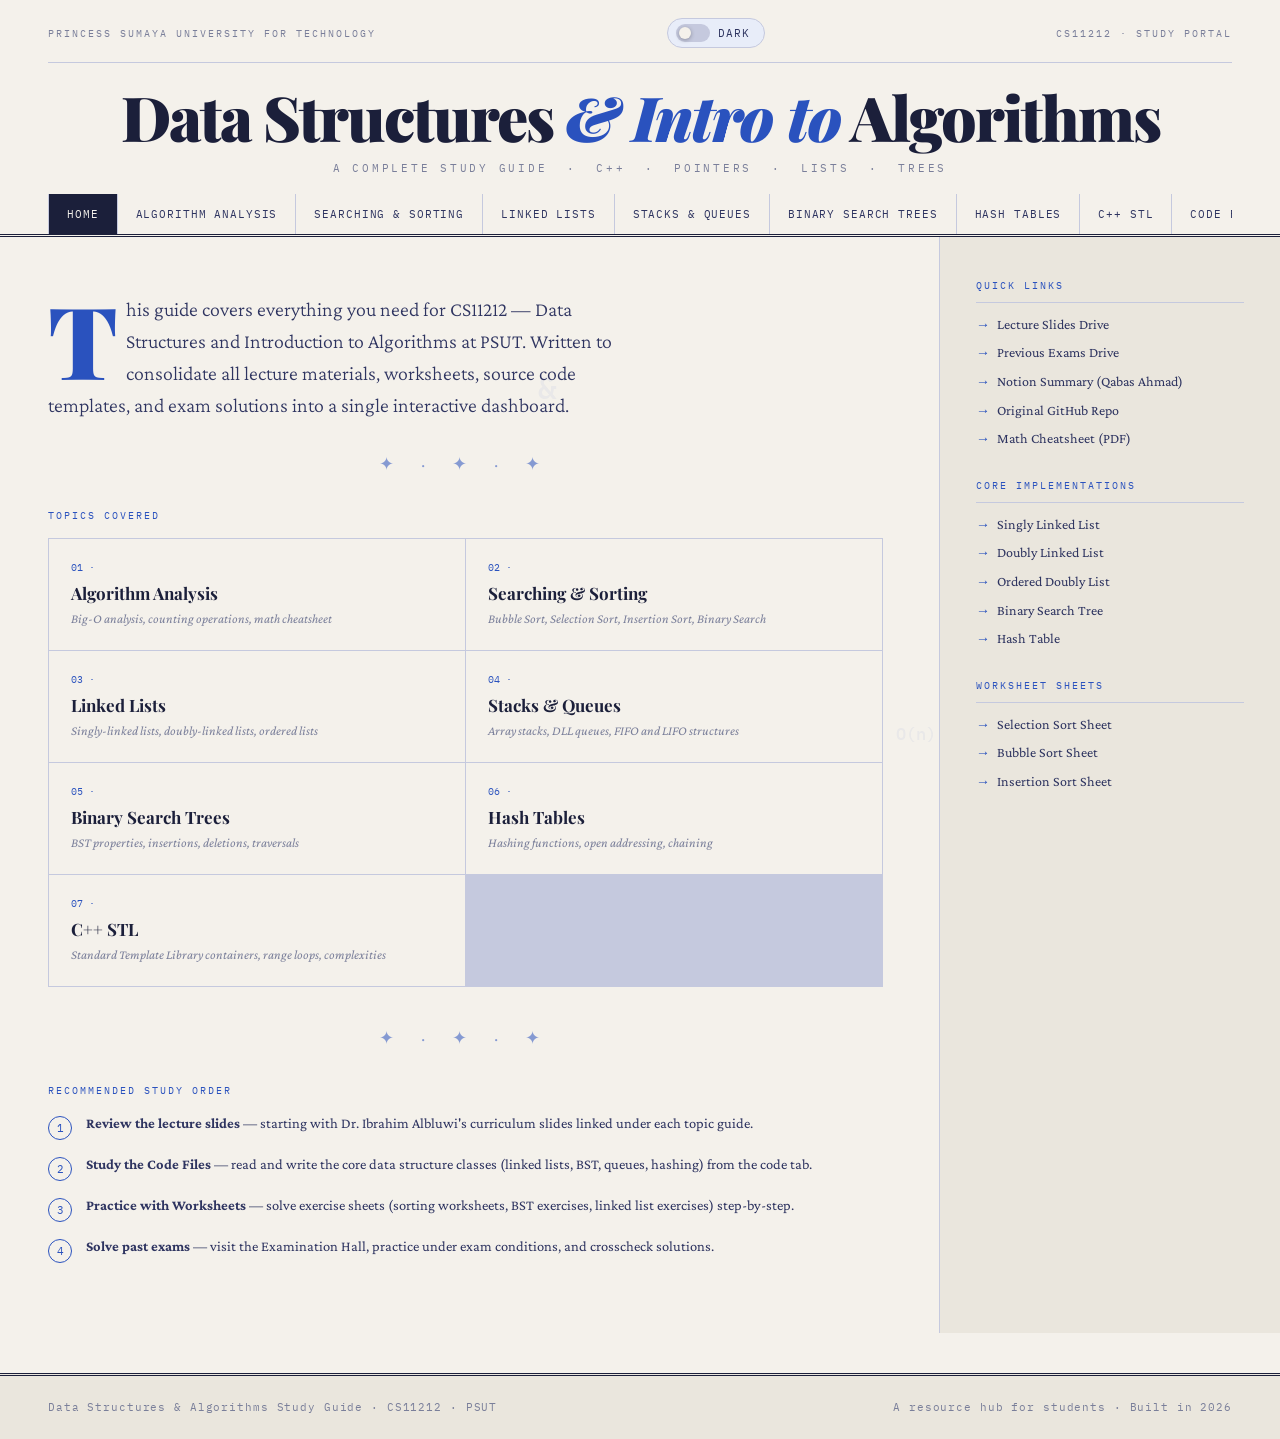
==== index.html @ 134d810e "Add interactive study guide and exercises web pages (CS11212)" ====
<!DOCTYPE html>
<html lang="en">

<head>
  <meta charset="UTF-8" />
  <meta name="viewport" content="width=device-width, initial-scale=1.0" />
  <title>Data Structures & Algorithms — CS11212</title>
  <meta name="description" content="A comprehensive interactive study guide and resource hub for PSUT's Data Structures and Introduction to Algorithms course." />
  <link
    href="https://fonts.googleapis.com/css2?family=Playfair+Display:ital,wght@0,700;0,900;1,700&family=Crimson+Pro:ital,wght@0,300;0,400;0,600;1,300;1,400&family=IBM+Plex+Mono:wght@400;500&display=swap"
    rel="stylesheet" />
  <style>
    /* ── LIGHT THEME (parchment cream + royal blue) ── */
    :root {
      --paper: #f4f1eb;
      --paper2: #eae6dd;
      --ink: #1b1f3a;
      --ink2: #2e3460;
      --muted: #7a7f9a;
      --rust: #2a52be;
      --rust-light: #b4c4f0;
      --rust-pale: #e8edf9;
      --border: #c5c9de;
      --code-bg: #0d1117;
      --code-text: #c9d1d9;
      --code-ln: #484f58;
      --code-kw: #ff7b72;
      --code-st: #a5d6a7;
      --code-nu: #ffa657;
      --code-fn: #79c0ff;
      --code-cm: #8b949e;
      --code-pp: #d2a8ff;
    }

    /* ── DARK THEME (deep navy + electric cyan) ── */
    html.dark {
      --paper: #0d1b2a;
      --paper2: #112240;
      --ink: #ccd6f6;
      --ink2: #a8b2d8;
      --muted: #637aad;
      --rust: #64ffda;
      --rust-light: #1d3d5c;
      --rust-pale: #0a192f;
      --border: #1e3a5f;
      --code-bg: #060f1a;
      --code-text: #ccd6f6;
      --code-ln: #334166;
      --code-kw: #ff79c6;
      --code-st: #50fa7b;
      --code-nu: #ffb86c;
      --code-fn: #64dfdf;
      --code-cm: #6272a4;
      --code-pp: #bd93f9;
    }

    *,
    *::before,
    *::after {
      box-sizing: border-box;
      margin: 0;
      padding: 0;
      transition: background-color 0.35s ease, color 0.35s ease, border-color 0.35s ease;
    }

    html {
      scroll-behavior: smooth;
    }

    body {
      background: var(--paper);
      color: var(--ink);
      font-family: 'Crimson Pro', Georgia, serif;
      font-size: 17px;
      line-height: 1.7;
      min-height: 100vh;
      position: relative;
    }

    body::before {
      content: "";
      position: fixed;
      top: 0;
      left: 0;
      width: 100%;
      height: 100%;
      background-image: url("https://www.transparenttextures.com/patterns/p6.png");
      opacity: 0.15;
      pointer-events: none;
      z-index: 2000;
    }

    .bg-symbols {
      position: fixed;
      top: 0;
      left: 0;
      width: 100%;
      height: 100%;
      z-index: -1;
      pointer-events: none;
      overflow: hidden;
    }

    .bg-sym {
      position: absolute;
      color: var(--rust);
      font-family: 'IBM Plex Mono', monospace;
      font-weight: 500;
      opacity: 0.05;
      user-select: none;
      animation: floatAround 60s linear infinite;
    }

    @keyframes floatAround {
      0% {
        transform: translate(0, 0) rotate(0deg);
      }
      25% {
        transform: translate(50px, 100px) rotate(90deg);
      }
      50% {
        transform: translate(100px, 50px) rotate(180deg);
      }
      75% {
        transform: translate(50px, -50px) rotate(270deg);
      }
      100% {
        transform: translate(0, 0) rotate(360deg);
      }
    }

    .masthead {
      border-bottom: 3px double var(--ink);
      padding: 0 48px;
      background: var(--paper);
    }

    .masthead-top {
      display: flex;
      align-items: center;
      justify-content: space-between;
      padding: 18px 0 14px;
      border-bottom: 1px solid var(--border);
    }

    .masthead-kicker,
    .masthead-issue {
      font-family: 'IBM Plex Mono', monospace;
      font-size: 10px;
      letter-spacing: 0.2em;
      text-transform: uppercase;
      color: var(--muted);
    }

    .masthead-title {
      text-align: center;
      padding: 20px 0 16px;
    }

    .masthead-title h1 {
      font-family: 'Playfair Display', Georgia, serif;
      font-size: clamp(32px, 5.5vw, 62px);
      font-weight: 900;
      letter-spacing: -2px;
      line-height: 1.1;
      color: var(--ink);
    }

    .masthead-title h1 em {
      font-style: italic;
      color: var(--rust);
    }

    .masthead-title .subtitle {
      font-family: 'IBM Plex Mono', monospace;
      font-size: 11px;
      letter-spacing: 0.25em;
      text-transform: uppercase;
      color: var(--muted);
      margin-top: 8px;
    }

    .nav-strip {
      display: flex;
      overflow-x: auto;
      scrollbar-width: none;
    }

    .nav-strip::-webkit-scrollbar {
      display: none;
    }

    .nav-btn {
      font-family: 'IBM Plex Mono', monospace;
      font-size: 11px;
      letter-spacing: 0.08em;
      text-transform: uppercase;
      color: var(--ink2);
      padding: 13px 18px;
      border: none;
      background: none;
      cursor: pointer;
      border-right: 1px solid var(--border);
      white-space: nowrap;
      transition: all 0.2s;
      flex-shrink: 0;
      position: relative;
    }

    .nav-btn:first-child {
      border-left: 1px solid var(--border);
    }

    .nav-btn:hover {
      background: var(--rust-pale);
      color: var(--rust);
    }

    .nav-btn.active {
      background: var(--ink);
      color: var(--paper);
    }

    .page {
      display: none;
      animation: pgIn 0.4s cubic-bezier(0.16, 1, 0.3, 1);
    }

    .page.active {
      display: block;
    }

    @keyframes pgIn {
      from {
        opacity: 0;
        transform: translateY(8px)
      }
      to {
        opacity: 1;
        transform: translateY(0)
      }
    }

    @keyframes entryUp {
      from {
        opacity: 0;
        transform: translateY(12px)
      }
      to {
        opacity: 1;
        transform: translateY(0)
      }
    }

    /* HOME */
    .home-grid {
      display: grid;
      grid-template-columns: 1fr 340px;
      min-height: calc(100vh - 190px);
    }

    .home-main {
      padding: 56px 56px 56px 48px;
      border-right: 1px solid var(--border);
    }

    .home-side {
      padding: 40px 36px;
      background: var(--paper2);
    }

    .home-lede {
      font-size: 20px;
      line-height: 1.6;
      font-weight: 300;
      margin-bottom: 28px;
      color: var(--ink2);
      max-width: 600px;
    }

    .home-lede::first-letter {
      font-family: 'Playfair Display', serif;
      font-size: 5em;
      font-weight: 900;
      float: left;
      line-height: 0.72;
      margin-right: 8px;
      margin-top: 10px;
      color: var(--rust);
    }

    .ornament {
      text-align: center;
      color: var(--rust);
      font-size: 18px;
      letter-spacing: 12px;
      margin: 28px 0;
      opacity: 0.55;
    }

    .section-tag {
      font-family: 'IBM Plex Mono', monospace;
      font-size: 10px;
      letter-spacing: 0.2em;
      text-transform: uppercase;
      color: var(--rust);
      margin-bottom: 14px;
    }

    .topic-grid {
      display: grid;
      grid-template-columns: 1fr 1fr;
      gap: 1px;
      background: var(--border);
      border: 1px solid var(--border);
      margin-bottom: 36px;
    }

    .topic-cell {
      background: var(--paper);
      padding: 20px 22px;
      cursor: pointer;
      transition: all 0.3s cubic-bezier(0.25, 0.46, 0.45, 0.94);
      opacity: 0;
    }

    .page.active .topic-cell {
      animation: entryUp 0.6s ease both;
    }

    .topic-cell:hover {
      background: var(--paper2);
      transform: translateY(-4px);
      box-shadow: 0 8px 24px rgba(0, 0, 0, 0.05);
      border-color: var(--rust);
      z-index: 2;
    }

    .topic-cell:nth-child(1) { animation-delay: 0.05s; }
    .topic-cell:nth-child(2) { animation-delay: 0.1s; }
    .topic-cell:nth-child(3) { animation-delay: 0.15s; }
    .topic-cell:nth-child(4) { animation-delay: 0.2s; }
    .topic-cell:nth-child(5) { animation-delay: 0.25s; }
    .topic-cell:nth-child(6) { animation-delay: 0.3s; }
    .topic-cell:nth-child(7) { animation-delay: 0.35s; }

    .t-num {
      font-family: 'IBM Plex Mono', monospace;
      font-size: 10px;
      color: var(--rust);
      margin-bottom: 3px;
    }

    .t-name {
      font-family: 'Playfair Display', serif;
      font-size: 17px;
      font-weight: 700;
    }

    .t-desc {
      font-size: 13px;
      color: var(--muted);
      font-style: italic;
    }

    .how-step {
      display: flex;
      gap: 14px;
      margin-bottom: 14px;
      font-size: 14.5px;
      color: var(--ink2);
      line-height: 1.5;
    }

    .sc {
      width: 24px;
      height: 24px;
      border-radius: 50%;
      border: 1.5px solid var(--rust);
      color: var(--rust);
      font-family: 'IBM Plex Mono', monospace;
      font-size: 11px;
      display: flex;
      align-items: center;
      justify-content: center;
      flex-shrink: 0;
      margin-top: 3px;
    }

    .s-label {
      font-family: 'IBM Plex Mono', monospace;
      font-size: 10px;
      letter-spacing: 0.2em;
      text-transform: uppercase;
      color: var(--rust);
      padding-bottom: 8px;
      border-bottom: 1px solid var(--border);
      margin-bottom: 12px;
    }

    .s-links {
      list-style: none;
    }

    .s-links li {
      margin-bottom: 9px;
    }

    .s-links a {
      color: var(--ink2);
      text-decoration: none;
      font-size: 14px;
      display: flex;
      align-items: flex-start;
      gap: 7px;
      line-height: 1.4;
      transition: color 0.15s;
    }

    .s-links a:hover {
      color: var(--rust);
    }

    .s-links a::before {
      content: '→';
      color: var(--rust);
      flex-shrink: 0;
    }

    .s-sec {
      margin-bottom: 28px;
    }

    /* INNER */
    .inner {
      max-width: 1100px;
      margin: 0 auto;
      padding: 52px 48px;
    }

    .pg-head {
      margin-bottom: 36px;
      padding-bottom: 24px;
      border-bottom: 2px solid var(--ink);
      display: flex;
      align-items: flex-end;
      justify-content: space-between;
      gap: 20px;
    }

    .pg-cat {
      font-family: 'IBM Plex Mono', monospace;
      font-size: 10px;
      letter-spacing: 0.2em;
      text-transform: uppercase;
      color: var(--rust);
      margin-bottom: 8px;
    }

    .pg-title {
      font-family: 'Playfair Display', serif;
      font-size: clamp(26px, 4vw, 46px);
      font-weight: 900;
      letter-spacing: -1px;
      line-height: 1.05;
    }

    .pg-by {
      font-style: italic;
      color: var(--muted);
      font-size: 15px;
      margin-top: 5px;
    }

    .pg-icon {
      font-size: 52px;
      opacity: 0.75;
      flex-shrink: 0;
    }

    .two-col {
      display: grid;
      grid-template-columns: 1fr 280px;
      gap: 44px;
    }

    .study-step {
      display: grid;
      grid-template-columns: 32px 1fr;
      gap: 16px;
      margin-bottom: 22px;
      padding-bottom: 22px;
      border-bottom: 1px solid var(--border);
    }

    .study-step:last-child {
      border-bottom: none;
    }

    .sn {
      font-family: 'Playfair Display', serif;
      font-size: 26px;
      font-weight: 900;
      color: var(--rust);
      line-height: 1;
      padding-top: 3px;
    }

    .st-title {
      font-family: 'Crimson Pro', serif;
      font-size: 17px;
      font-weight: 600;
      margin-bottom: 7px;
    }

    .st-text {
      font-size: 15px;
      color: var(--ink2);
      margin-bottom: 10px;
    }

    .chips {
      display: flex;
      flex-wrap: wrap;
      gap: 6px;
      margin-top: 8px;
    }

    .chip {
      display: inline-flex;
      align-items: center;
      gap: 4px;
      padding: 4px 11px;
      border: 1px solid var(--border);
      border-radius: 2px;
      font-size: 12px;
      font-family: 'IBM Plex Mono', monospace;
      color: var(--ink2);
      text-decoration: none;
      background: var(--paper);
      transition: all 0.15s;
      cursor: pointer;
    }

    .chip:hover {
      background: var(--rust);
      color: var(--paper);
      border-color: var(--rust);
    }

    .pull {
      border-left: 4px solid var(--rust);
      padding: 12px 18px;
      margin: 20px 0;
      background: var(--rust-pale);
      font-style: italic;
      font-size: 15px;
      color: var(--ink2);
    }

    .pull a {
      color: var(--rust);
    }

    .sbox {
      background: var(--paper2);
      border: 1px solid var(--border);
      padding: 22px;
      margin-bottom: 20px;
    }

    .sbox-title {
      font-family: 'IBM Plex Mono', monospace;
      font-size: 10px;
      letter-spacing: 0.2em;
      text-transform: uppercase;
      color: var(--muted);
      margin-bottom: 12px;
      padding-bottom: 8px;
      border-bottom: 1px solid var(--border);
    }

    .sbox ul {
      list-style: none;
    }

    .sbox ul li {
      margin-bottom: 7px;
      font-size: 13.5px;
    }

    .sbox ul li strong {
      color: var(--rust);
    }

    /* CODE */
    .code-wrap {
      max-width: 1100px;
      margin: 0 auto;
      padding: 48px;
    }

    .file-tabs {
      display: flex;
      gap: 2px;
      flex-wrap: wrap;
      margin-bottom: 0;
    }

    .ftab {
      font-family: 'IBM Plex Mono', monospace;
      font-size: 11px;
      padding: 8px 13px;
      background: var(--paper2);
      border: 1px solid var(--border);
      border-bottom: none;
      cursor: pointer;
      color: var(--muted);
      transition: all 0.15s;
      border-radius: 3px 3px 0 0;
    }

    .ftab:hover {
      color: var(--ink);
    }

    .ftab.active {
      background: var(--code-bg);
      color: #e8c06e;
      border-color: var(--code-bg);
    }

    .editor {
      background: var(--code-bg);
      border: 1px solid #3a3530;
      border-radius: 0 4px 4px 4px;
      overflow: hidden;
    }

    .ebar {
      background: #2a2520;
      padding: 10px 16px;
      display: flex;
      align-items: center;
      justify-content: space-between;
      border-bottom: 1px solid #3a3530;
    }

    .edots {
      display: flex;
      gap: 6px;
    }

    .ed {
      width: 11px;
      height: 11px;
      border-radius: 50%;
    }

    .ed-r { background: #ff5f57; }
    .ed-y { background: #febc2e; }
    .ed-g { background: #28c840; }

    .efname {
      font-family: 'IBM Plex Mono', monospace;
      font-size: 12px;
      color: #8a7f6a;
    }

    .copybtn {
      font-family: 'IBM Plex Mono', monospace;
      font-size: 11px;
      padding: 4px 12px;
      background: transparent;
      border: 1px solid #3a3530;
      color: #8a7f6a;
      cursor: pointer;
      border-radius: 3px;
      transition: all 0.15s;
    }

    .copybtn:hover {
      color: #e8c06e;
      border-color: #e8c06e;
    }

    pre#cv {
      padding: 0;
      overflow-x: auto;
      font-family: 'IBM Plex Mono', monospace;
      font-size: 12.5px;
      line-height: 1.75;
      color: var(--code-text);
      max-height: 580px;
      scrollbar-width: thin;
      scrollbar-color: #3a3530 transparent;
      display: grid;
    }

    .line {
      display: flex;
      min-width: fit-content;
    }

    .line:hover {
      background: rgba(255, 255, 255, 0.03);
    }

    .ln {
      width: 44px;
      text-align: right;
      padding-right: 16px;
      color: var(--code-ln);
      user-select: none;
      border-right: 1px solid #3a3530;
      background: #2a2520;
      flex-shrink: 0;
    }

    .lc {
      padding-left: 16px;
      white-space: pre;
      flex-grow: 1;
    }

    /* SYNTAX HIGHLIGHTING CLASSES */
    .kw { color: var(--code-kw); font-weight: 500; }
    .cm { color: var(--code-cm); font-style: italic; }
    .st { color: var(--code-st); }
    .pp { color: var(--code-pp); }
    .nu { color: var(--code-nu); }
    .fn { color: var(--code-fn); }

    /* QUIZZES */
    .qgrid {
      display: grid;
      grid-template-columns: repeat(auto-fill, minmax(280px, 1fr));
      gap: 1px;
      background: var(--border);
      border: 1px solid var(--border);
      margin-bottom: 36px;
    }

    .qcard {
      background: var(--paper);
      padding: 26px;
      transition: all 0.3s cubic-bezier(0.25, 0.46, 0.45, 0.94);
      opacity: 0;
    }

    .page.active .qcard {
      animation: entryUp 0.6s ease both;
    }

    .qcard:hover {
      background: var(--paper2);
      transform: translateY(-4px);
      box-shadow: 0 8px 24px rgba(0, 0, 0, 0.05);
      z-index: 2;
    }

    .qgrid .qcard:nth-child(1) { animation-delay: 0.03s; }
    .qgrid .qcard:nth-child(2) { animation-delay: 0.06s; }
    .qgrid .qcard:nth-child(3) { animation-delay: 0.09s; }
    .qgrid .qcard:nth-child(4) { animation-delay: 0.12s; }
    .qgrid .qcard:nth-child(5) { animation-delay: 0.15s; }
    .qgrid .qcard:nth-child(6) { animation-delay: 0.18s; }

    .q-num {
      font-family: 'IBM Plex Mono', monospace;
      font-size: 10px;
      color: var(--rust);
      letter-spacing: 0.15em;
      margin-bottom: 5px;
    }

    .q-title {
      font-family: 'Playfair Display', serif;
      font-size: 19px;
      font-weight: 700;
      margin-bottom: 10px;
    }

    .qcard ul {
      list-style: none;
    }

    .qcard ul li {
      margin-bottom: 6px;
    }

    .qcard ul li a {
      font-size: 14px;
      color: var(--ink2);
      text-decoration: none;
      display: inline-flex;
      align-items: center;
      gap: 6px;
      transition: color 0.15s;
    }

    .qcard ul li a:hover {
      color: var(--rust);
    }

    .qcard ul li a::before {
      content: '→';
      color: var(--rust);
    }

    /* LINKS */
    .lcols {
      display: grid;
      grid-template-columns: repeat(3, 1fr);
      gap: 1px;
      background: var(--border);
      border: 1px solid var(--border);
      margin-bottom: 36px;
    }

    .lcol {
      background: var(--paper);
      padding: 26px;
    }

    .lcol-label {
      font-family: 'IBM Plex Mono', monospace;
      font-size: 10px;
      letter-spacing: 0.2em;
      text-transform: uppercase;
      color: var(--rust);
      margin-bottom: 14px;
      padding-bottom: 8px;
      border-bottom: 1px solid var(--border);
    }

    .lcol ul {
      list-style: none;
    }

    .lcol ul li {
      margin-bottom: 9px;
    }

    .lcol ul li a {
      font-size: 14px;
      color: var(--ink2);
      text-decoration: none;
      display: flex;
      align-items: flex-start;
      gap: 6px;
      line-height: 1.4;
      transition: color 0.15s;
    }

    .lcol ul li a:hover {
      color: var(--rust);
    }

    .lcol ul li a::before {
      content: '→';
      color: var(--rust);
      flex-shrink: 0;
    }

    footer {
      border-top: 3px double var(--ink);
      padding: 22px 48px;
      display: flex;
      justify-content: space-between;
      align-items: center;
      background: var(--paper2);
      font-family: 'IBM Plex Mono', monospace;
      font-size: 11px;
      color: var(--muted);
      letter-spacing: 0.08em;
      margin-top: 40px;
    }

    footer a {
      color: var(--rust);
      text-decoration: none;
    }

    /* TRACING TABLE */
    .tracing-table {
      width: 100%;
      border-collapse: collapse;
      margin: 20px 0;
      font-family: 'IBM Plex Mono', monospace;
      font-size: 13.5px;
    }

    .tracing-table th, .tracing-table td {
      border: 1px solid var(--border);
      padding: 10px 12px;
      text-align: left;
    }

    .tracing-table th {
      background: var(--paper2);
      color: var(--ink);
      font-weight: 500;
    }

    /* THEME TOGGLE */
    .theme-toggle {
      display: flex;
      align-items: center;
      gap: 8px;
      background: var(--rust-pale);
      border: 1.5px solid var(--border);
      border-radius: 999px;
      padding: 5px 14px 5px 8px;
      cursor: pointer;
      font-family: 'IBM Plex Mono', monospace;
      font-size: 11px;
      letter-spacing: 0.1em;
      color: var(--ink2);
      white-space: nowrap;
      flex-shrink: 0;
      transition: all 0.25s ease;
    }

    .theme-toggle:hover {
      background: var(--rust);
      color: var(--paper);
      border-color: var(--rust);
    }

    .toggle-track {
      width: 34px;
      height: 18px;
      background: var(--border);
      border-radius: 999px;
      position: relative;
      transition: background 0.3s ease;
      flex-shrink: 0;
    }

    html.dark .toggle-track {
      background: var(--rust);
    }

    .toggle-thumb {
      width: 12px;
      height: 12px;
      background: var(--paper);
      border-radius: 50%;
      position: absolute;
      top: 3px;
      left: 3px;
      transition: transform 0.3s cubic-bezier(0.34, 1.56, 0.64, 1);
      box-shadow: 0 1px 4px rgba(0,0,0,0.3);
    }

    html.dark .toggle-thumb {
      transform: translateX(16px);
    }

    @media(max-width:900px) {
      .masthead {
        padding: 0 20px;
      }
      .home-grid {
        grid-template-columns: 1fr;
      }
      .home-main {
        padding: 36px 22px;
      }
      .home-side {
        border-top: 1px solid var(--border);
        padding: 28px 22px;
      }
      .topic-grid {
        grid-template-columns: 1fr;
      }
      .inner {
        padding: 36px 22px;
      }
      .two-col {
        grid-template-columns: 1fr;
      }
      .code-wrap {
        padding: 28px 22px;
      }
      .lcols {
        grid-template-columns: 1fr;
      }
      footer {
        flex-direction: column;
        gap: 6px;
        text-align: center;
        padding: 18px 22px;
      }
    }
  </style>
</head>

<body onclick="void(0)">

  <!-- Floating particles inside header and background -->
  <div class="bg-symbols">
    <div class="bg-sym" style="top:10%; left:5%; animation-duration:45s;">[ ]</div>
    <div class="bg-sym" style="top:25%; left:85%; animation-duration:70s; font-size:40px;">*</div>
    <div class="bg-sym" style="top:60%; left:15%; animation-duration:55s;">-&gt;</div>
    <div class="bg-sym" style="top:80%; left:70%; animation-duration:80s;">O(n)</div>
    <div class="bg-sym" style="top:40%; left:42%; animation-duration:65s; font-size:32px;">&amp;</div>
    <div class="bg-sym" style="top:15%; left:60%; animation-duration:50s;">head</div>
    <div class="bg-sym" style="top:70%; left:5%; animation-duration:75s;">root</div>
    <div class="bg-sym" style="top:5%; left:45%; animation-duration:60s;">O(1)</div>
  </div>

  <header class="masthead">
    <div class="masthead-top">
      <span class="masthead-kicker">Princess Sumaya University for Technology</span>
      <button class="theme-toggle" id="themeToggle" onclick="toggleTheme()" aria-label="Toggle theme">
        <div class="toggle-track"><div class="toggle-thumb"></div></div>
        <span id="themeLabel">DARK</span>
      </button>
      <span class="masthead-issue">CS11212 · study portal</span>
    </div>
    <div class="masthead-title">
      <h1>Data Structures <em>&amp; Intro to</em> Algorithms</h1>
      <p class="subtitle">A Complete Study Guide &nbsp;·&nbsp; C++ &nbsp;·&nbsp; Pointers &nbsp;·&nbsp; Lists &nbsp;·&nbsp; Trees</p>
    </div>
    <nav>
      <div class="nav-strip">
        <button class="nav-btn active" onclick="nav('home',this)">Home</button>
        <button class="nav-btn" onclick="nav('analysis',this)">Algorithm Analysis</button>
        <button class="nav-btn" onclick="nav('sorting',this)">Searching &amp; Sorting</button>
        <button class="nav-btn" onclick="nav('lists',this)">Linked Lists</button>
        <button class="nav-btn" onclick="nav('stack_queue',this)">Stacks &amp; Queues</button>
        <button class="nav-btn" onclick="nav('bst',this)">Binary Search Trees</button>
        <button class="nav-btn" onclick="nav('hashing',this)">Hash Tables</button>
        <button class="nav-btn" onclick="nav('stl',this)">C++ STL</button>
        <button class="nav-btn" onclick="nav('code',this)">Code Files</button>
        <button class="nav-btn" onclick="nav('quizzes',this)">Examination Hall</button>
        <button class="nav-btn" onclick="nav('links',this)">All Links</button>
      </div>
    </nav>
  </header>

  <!-- HOME PAGE -->
  <div class="page active" id="page-home">
    <div class="home-grid">
      <div class="home-main">
        <p class="home-lede">This guide covers everything you need for CS11212 — Data Structures and Introduction to Algorithms at PSUT. Written to consolidate all lecture materials, worksheets, source code templates, and exam solutions into a single interactive dashboard.</p>
        <div class="ornament">✦ · ✦ · ✦</div>
        <div class="section-tag">Topics Covered</div>
        <div class="topic-grid">
          <div class="topic-cell" onclick="nav('analysis',document.querySelectorAll('.nav-btn')[1])">
            <div class="t-num">01 ·</div>
            <div class="t-name">Algorithm Analysis</div>
            <div class="t-desc">Big-O analysis, counting operations, math cheatsheet</div>
          </div>
          <div class="topic-cell" onclick="nav('sorting',document.querySelectorAll('.nav-btn')[2])">
            <div class="t-num">02 ·</div>
            <div class="t-name">Searching &amp; Sorting</div>
            <div class="t-desc">Bubble Sort, Selection Sort, Insertion Sort, Binary Search</div>
          </div>
          <div class="topic-cell" onclick="nav('lists',document.querySelectorAll('.nav-btn')[3])">
            <div class="t-num">03 ·</div>
            <div class="t-name">Linked Lists</div>
            <div class="t-desc">Singly-linked lists, doubly-linked lists, ordered lists</div>
          </div>
          <div class="topic-cell" onclick="nav('stack_queue',document.querySelectorAll('.nav-btn')[4])">
            <div class="t-num">04 ·</div>
            <div class="t-name">Stacks &amp; Queues</div>
            <div class="t-desc">Array stacks, DLL queues, FIFO and LIFO structures</div>
          </div>
          <div class="topic-cell" onclick="nav('bst',document.querySelectorAll('.nav-btn')[5])">
            <div class="t-num">05 ·</div>
            <div class="t-name">Binary Search Trees</div>
            <div class="t-desc">BST properties, insertions, deletions, traversals</div>
          </div>
          <div class="topic-cell" onclick="nav('hashing',document.querySelectorAll('.nav-btn')[6])">
            <div class="t-num">06 ·</div>
            <div class="t-name">Hash Tables</div>
            <div class="t-desc">Hashing functions, open addressing, chaining</div>
          </div>
          <div class="topic-cell" onclick="nav('stl',document.querySelectorAll('.nav-btn')[7])">
            <div class="t-num">07 ·</div>
            <div class="t-name">C++ STL</div>
            <div class="t-desc">Standard Template Library containers, range loops, complexities</div>
          </div>
        </div>
        <div class="ornament">✦ · ✦ · ✦</div>
        <div class="section-tag">Recommended Study Order</div>
        <div class="how-step">
          <div class="sc">1</div>
          <div><strong>Review the lecture slides</strong> — starting with Dr. Ibrahim Albluwi's curriculum slides linked under each topic guide.</div>
        </div>
        <div class="how-step">
          <div class="sc">2</div>
          <div><strong>Study the Code Files</strong> — read and write the core data structure classes (linked lists, BST, queues, hashing) from the code tab.</div>
        </div>
        <div class="how-step">
          <div class="sc">3</div>
          <div><strong>Practice with Worksheets</strong> — solve exercise sheets (sorting worksheets, BST exercises, linked list exercises) step-by-step.</div>
        </div>
        <div class="how-step">
          <div class="sc">4</div>
          <div><strong>Solve past exams</strong> — visit the Examination Hall, practice under exam conditions, and crosscheck solutions.</div>
        </div>
      </div>
      <div class="home-side">
        <div class="s-sec">
          <div class="s-label">Quick Links</div>
          <ul class="s-links">
            <li><a href="https://drive.google.com/drive/folders/1pKm5KkEsBfC2UWBvvBaGgbt0QvtU3NaP" target="_blank">Lecture Slides Drive</a></li>
            <li><a href="https://drive.google.com/drive/folders/13e8MXoUnqkpg67tQXuThBoEF4IC6nV85" target="_blank">Previous Exams Drive</a></li>
            <li><a href="https://tiny-papyrus-3bc.notion.site/11212-Data-Structures-and-Introduction-to-Algorithms-8429dc92832d460fa82fa21278baa911?pvs=4" target="_blank">Notion Summary (Qabas Ahmad)</a></li>
            <li><a href="https://github.com/ialbluwi/psut-data-structures" target="_blank">Original GitHub Repo</a></li>
            <li><a href="https://drive.google.com/file/d/197IIsUG1I_Ys1rFXhi1l6QRuLahQwDoh" target="_blank">Math Cheatsheet (PDF)</a></li>
          </ul>
        </div>
        <div class="s-sec">
          <div class="s-label">Core Implementations</div>
          <ul class="s-links">
            <li><a href="#" onclick="nav('code',document.querySelectorAll('.nav-btn')[8]);ct('sll_comments');return false;">Singly Linked List</a></li>
            <li><a href="#" onclick="nav('code',document.querySelectorAll('.nav-btn')[8]);ct('dll_comments');return false;">Doubly Linked List</a></li>
            <li><a href="#" onclick="nav('code',document.querySelectorAll('.nav-btn')[8]);ct('ordered_dll');return false;">Ordered Doubly List</a></li>
            <li><a href="#" onclick="nav('code',document.querySelectorAll('.nav-btn')[8]);ct('bst');return false;">Binary Search Tree</a></li>
            <li><a href="#" onclick="nav('code',document.querySelectorAll('.nav-btn')[8]);ct('hash_table');return false;">Hash Table</a></li>
          </ul>
        </div>
        <div class="s-sec">
          <div class="s-label">Worksheet Sheets</div>
          <ul class="s-links">
            <li><a href="https://docs.google.com/document/d/1PFK_hDCkCq92s5yjkQOvukkTaA7aT17UYLYRUld4yjA" target="_blank">Selection Sort Sheet</a></li>
            <li><a href="https://docs.google.com/document/d/1KrBXubdPcXwfFM3R88OirCDm2pHZb0ff3Qyj6GUfdBQ" target="_blank">Bubble Sort Sheet</a></li>
            <li><a href="https://docs.google.com/document/d/19JQzSO_Lo37xYBLKE1lRYr2Jll_l1Pr_Nx34-lS-lsc" target="_blank">Insertion Sort Sheet</a></li>
          </ul>
        </div>
      </div>
    </div>
  </div>

  <!-- ALGORITHM ANALYSIS -->
  <div class="page" id="page-analysis">
    <div class="inner">
      <div class="pg-head">
        <div>
          <div class="pg-cat">Study Guide · 01</div>
          <h2 class="pg-title">Algorithm Analysis</h2>
          <p class="pg-by">Big-O complexity, counting operations, and growth of functions</p>
        </div>
        <div class="pg-icon">📈</div>
      </div>
      <div class="two-col">
        <div>
          <div class="study-step">
            <div class="sn">1</div>
            <div>
              <div class="st-title">Curriculum Slides &amp; Cheatsheets</div>
              <p class="st-text">Study the definition of Big-O, asymptotic notation, and standard growth curves.</p>
              <div class="chips">
                <a class="chip" href="https://drive.google.com/file/d/17l0dOvNT5tSNCrhB0xFHg-RQ6hcttQU-" target="_blank">📄 Analysis Slides</a>
                <a class="chip" href="https://drive.google.com/file/d/197IIsUG1I_Ys1rFXhi1l6QRuLahQwDoh" target="_blank">📄 Math Cheatsheet (PDF)</a>
              </div>
            </div>
          </div>
          <div class="study-step">
            <div class="sn">2</div>
            <div>
              <div class="st-title">Practice Worksheets</div>
              <p class="st-text">Solve the primary worksheet containing trace tables, loop analysis, and math summations.</p>
              <div class="chips">
                <a class="chip" href="https://drive.google.com/file/d/13y1PejyoEpSdo5xig_6Pmy9lClzZpfBu" target="_blank">📝 Analysis Exercises</a>
              </div>
            </div>
          </div>
          <div class="study-step">
            <div class="sn">3</div>
            <div>
              <div class="st-title">Past Quizzes</div>
              <div class="chips">
                <a class="chip" href="https://drive.google.com/file/d/15KJRlGxRWHOZtGiXPAuvhYFbnvDbG9Lg/view" target="_blank">📝 Spring 23 Q1 (v1)</a>
                <a class="chip" href="https://drive.google.com/file/d/1d-7KF36tC0--v9uXJL3Z8exTb2hylnwi/view" target="_blank">🔑 Solution v1</a>
                <a class="chip" href="https://drive.google.com/file/d/1GqrOIUzCFKiLfSmxhxOaZWy8F7DV5Gnv/view" target="_blank">📝 Spring 23 Q1 (v2)</a>
                <a class="chip" href="https://drive.google.com/file/d/1KjnxMsh_srmJ2uewSbaEO1dF9DxqUEST/view" target="_blank">🔑 Solution v2</a>
                <a class="chip" href="https://drive.google.com/file/d/1hTrWPT-yTUpzOsLdYCqze48ANMASggBC/view" target="_blank">📝 Spring 23 Q1 (v3)</a>
                <a class="chip" href="https://drive.google.com/file/d/1VGoGhKxJRs6gDwiuz7e0_3VtUOj8G98R/view" target="_blank">🔑 Solution v3</a>
              </div>
              <div class="chips" style="margin-top:8px;">
                <a class="chip" href="https://drive.google.com/file/d/1GM1v2eFKnOmzaXQCNL968Zk-ku6B5Vjk/view" target="_blank">📝 Spring 22 Q1</a>
                <a class="chip" href="https://drive.google.com/file/d/1qBTcIUQmuqfRNnEq6uMUwDQGvdfVuno6/view" target="_blank">🔑 Solution</a>
                <a class="chip" href="https://drive.google.com/file/d/14rF4Ja6LeNZg_vgWpnZ30KN852PIBEX5/view" target="_blank">📝 Fall 22 Q1 (v1)</a>
                <a class="chip" href="https://drive.google.com/file/d/1WD4ZacXnSZYIoc5jkKE_OQPstLt_QaLK/view" target="_blank">🔑 Solution v1</a>
                <a class="chip" href="https://drive.google.com/file/d/1xRFps2EfcCu3MvXYEy96Su1ArUvCf9sA/view" target="_blank">📝 Fall 22 Q1 (v2)</a>
                <a class="chip" href="https://drive.google.com/file/d/1-iu5Qf7H4Ak5_v9F4OaoTuQNfMqC1xpz/view" target="_blank">🔑 Solution v2</a>
              </div>
            </div>
          </div>
          <div class="study-step">
            <div class="sn">4</div>
            <div>
              <div class="st-title">Midterm Questions</div>
              <div class="chips">
                <a class="chip" href="https://drive.google.com/file/d/1vpR-ErE-rOogbdpeoj2gxU0xqG5B2XXE/view" target="_blank">🔑 Spring 24 Mid — Q1</a>
                <a class="chip" href="https://drive.google.com/file/d/1ZDBgEq_-6c9EE40-BJ28IVPCliq64qQ5/view" target="_blank">📝 Fall 23 Mid — Q4</a>
                <a class="chip" href="https://drive.google.com/file/d/1KQOtgiGkMRCtZ1UREmBnkSfM-7TsYXEb/view" target="_blank">🔑 Solution</a>
                <a class="chip" href="https://drive.google.com/file/d/1nJui0DRtQ-2B6baLzgz5yASaCvtnL9eT/view" target="_blank">📝 Fall 22 First — Q1</a>
                <a class="chip" href="https://drive.google.com/file/d/14YsAGziZOqFDc40crCYj0pAkfAUY9wMb/view" target="_blank">🔑 Solution</a>
                <a class="chip" href="https://drive.google.com/file/d/1-f3Cn9s9qJGn0LVN4a268UyDiBexRouo/view" target="_blank">🔑 Spring 22 First — Q1</a>
                <a class="chip" href="https://drive.google.com/file/d/1dAMSwZIaUHxgv95D3pNuzg9Qh0bcr_UY/view" target="_blank">📝 Fall 21 Mid — Q1</a>
                <a class="chip" href="https://drive.google.com/file/d/1JJMzZyC2iNYfi3XsEUYSThoFLZ-pvitw/view" target="_blank">🔑 Solution</a>
              </div>
            </div>
          </div>
        </div>
        <div>
          <div class="sbox">
            <div class="sbox-title">Key Core Concepts</div>
            <ul>
              <li><strong>O(1)</strong> Constant time (independent of input size)</li>
              <li><strong>O(log n)</strong> Logarithmic time (binary search, BST heights)</li>
              <li><strong>O(n)</strong> Linear time (single loops, list scans)</li>
              <li><strong>O(n log n)</strong> Linearithmic time (heapsort, mergesort)</li>
              <li><strong>O(n²)</strong> Quadratic time (nested loops, bubble sort)</li>
            </ul>
          </div>
          <div class="pull">Need more exercises? Try checking the <a href="https://docs.google.com/document/d/1Eln96RuMHlePVwB3BgCIuSqlLDhR6-mvYqqlHxKpGcU/edit" target="_blank">Old Exams document</a> or check out student-generated answers in <a href="https://drive.google.com/drive/folders/1AZDzDTIBJIAKXb6o5SgMXMBceJcVp0gd" target="_blank">this folder</a>.</div>
        </div>
      </div>
    </div>
  </div>

  <!-- SEARCHING & SORTING -->
  <div class="page" id="page-sorting">
    <div class="inner">
      <div class="pg-head">
        <div>
          <div class="pg-cat">Study Guide · 02</div>
          <h2 class="pg-title">Searching &amp; Sorting</h2>
          <p class="pg-by">Linear &amp; Binary Search, Selection Sort, Bubble Sort, and Insertion Sort</p>
        </div>
        <div class="pg-icon">⚡</div>
      </div>
      <div class="two-col">
        <div>
          <div class="study-step">
            <div class="sn">1</div>
            <div>
              <div class="st-title">Slides &amp; Video Explanations</div>
              <div class="chips">
                <a class="chip" href="https://drive.google.com/file/d/1WdVifS5IhyhjgKRHumf9fUw5mwC1TDJU" target="_blank">📄 Search Slides</a>
                <a class="chip" href="https://drive.google.com/file/d/12xXSnvu9KP7n1QAiNO4nKslAr0Myv6A9/" target="_blank">📄 Sorting Slides (Full)</a>
                <a class="chip" href="https://drive.google.com/file/d/1e_VIPMUpYJxKL6tvSRhS9tet9tsTeDUQ/view?usp=sharing" target="_blank">📄 Sorting Slides (Short)</a>
                <a class="chip" href="https://drive.google.com/file/d/1VNFGeoSQi04xGBRpS6mXdLk_Ktgw8mdE/view?usp=share_link" target="_blank">▶ Advanced Exercises Explanations</a>
              </div>
            </div>
          </div>
          <div class="study-step">
            <div class="sn">2</div>
            <div>
              <div class="st-title">Worksheets &amp; Detailed Solutions</div>
              <div class="chips">
                <a class="chip" href="https://docs.google.com/document/d/1PFK_hDCkCq92s5yjkQOvukkTaA7aT17UYLYRUld4yjA" target="_blank">📝 Selection Sort Exercises</a>
                <a class="chip" href="https://docs.google.com/document/d/1iVeF7Xrv6psQvEpvfhsJnshfqeOiHm0b6o7q8unvszw" target="_blank">🔑 Solution</a>
                <a class="chip" href="https://docs.google.com/document/d/1KrBXubdPcXwfFM3R88OirCDm2pHZb0ff3Qyj6GUfdBQ" target="_blank">📝 Bubble Sort Exercises</a>
                <a class="chip" href="https://docs.google.com/document/d/1woKyVhQ65CvYBTjLVt5hzTZfMSNOLB7Pfz1e6Hg9L3Q" target="_blank">🔑 Solution</a>
                <a class="chip" href="https://docs.google.com/document/d/19JQzSO_Lo37xYBLKE1lRYr2Jll_l1Pr_Nx34-lS-lsc" target="_blank">📝 Insertion Sort Exercises</a>
                <a class="chip" href="https://docs.google.com/document/d/1ZhTBS8dUuZe404gel1JzQ3Q-hZDEECo_IU1pS9DJanQ" target="_blank">🔑 Solution</a>
              </div>
            </div>
          </div>
          <div class="study-step">
            <div class="sn">3</div>
            <div>
              <div class="st-title">Practice Trace Exercise</div>
              <p class="st-text">Trace the exact count of operations (Swaps and Data Compares - DCs). AssumeBubble Sort uses a swapped flag and Selection Sort avoids self-swapping.</p>
              <table class="tracing-table">
                <thead>
                  <tr>
                    <th>Input</th>
                    <th>Selection Sort</th>
                    <th>Insertion Sort</th>
                    <th>Bubble Sort</th>
                  </tr>
                </thead>
                <tbody>
                  <tr>
                    <td><code>1 2 3 4 5</code></td>
                    <td>Swaps = 0, DCs = 10</td>
                    <td>Shifts = 0, DCs = 4</td>
                    <td>Swaps = 0, DCs = 4</td>
                  </tr>
                  <tr>
                    <td><code>5 4 3 2 1</code></td>
                    <td>Swaps = 2, DCs = 10</td>
                    <td>Shifts = 10, DCs = 10</td>
                    <td>Swaps = 10, DCs = 10</td>
                  </tr>
                  <tr>
                    <td><code>5 1 2 3 4</code></td>
                    <td>Swaps = 4, DCs = 10</td>
                    <td>Shifts = 4, DCs = 8</td>
                    <td>Swaps = 4, DCs = 7</td>
                  </tr>
                </tbody>
              </table>
            </div>
          </div>
          <div class="study-step">
            <div class="sn">4</div>
            <div>
              <div class="st-title">Previous Exam Traces</div>
              <div class="chips">
                <a class="chip" href="https://drive.google.com/file/d/1dAMSwZIaUHxgv95D3pNuzg9Qh0bcr_UY/view" target="_blank">📝 Fall 21 Mid — Q4</a>
                <a class="chip" href="https://drive.google.com/file/d/1JJMzZyC2iNYfi3XsEUYSThoFLZ-pvitw/view" target="_blank">🔑 Solution</a>
                <a class="chip" href="https://drive.google.com/file/d/1nJui0DRtQ-2B6baLzgz5yASaCvtnL9eT/view" target="_blank">📝 Fall 22 First — Q2</a>
                <a class="chip" href="https://drive.google.com/file/d/14YsAGziZOqFDc40crCYj0pAkfAUY9wMb/view" target="_blank">🔑 Solution</a>
                <a class="chip" href="https://drive.google.com/file/d/1-f3Cn9s9qJGn0LVN4a268UyDiBexRouo/view" target="_blank">🔑 Spring 22 First — Q2</a>
                <a class="chip" href="https://drive.google.com/file/d/1iENXZOOyi0rZC3YnYxOJaBAHn1ZHYv1o" target="_blank">📝 Spring 23 First — Q2/4</a>
                <a class="chip" href="https://drive.google.com/file/d/1ctxDT7qqOfYFqHQTBdwMZvBNwVyC3EMe" target="_blank">🔑 Solution</a>
              </div>
            </div>
          </div>
        </div>
        <div>
          <div class="sbox">
            <div class="sbox-title">Complexity Reference</div>
            <ul>
              <li><strong>Selection Sort</strong><br/>Worst/Best: O(n²) comparisons, O(n) swaps.</li>
              <li><strong>Insertion Sort</strong><br/>Best: O(n) comparisons, worst: O(n²).</li>
              <li><strong>Bubble Sort</strong><br/>Best: O(n) checks (sorted), worst: O(n²).</li>
              <li><strong>Binary Search</strong><br/>Worst: O(log n), Best: O(1). Array must be sorted!</li>
            </ul>
          </div>
          <div class="pull">For extra questions, look at the <a href="https://docs.google.com/document/d/17SfDcoqVTrXCOfDPthRuwgHJCGsZWg3NGwCRDc56Vh8" target="_blank">Old Exams document</a>.</div>
        </div>
      </div>
    </div>
  </div>

  <!-- LINKED LISTS -->
  <div class="page" id="page-lists">
    <div class="inner">
      <div class="pg-head">
        <div>
          <div class="pg-cat">Study Guide · 03</div>
          <h2 class="pg-title">Linked Lists</h2>
          <p class="pg-by">Singly-linked lists (SLL) and Doubly-linked lists (DLL)</p>
        </div>
        <div class="pg-icon">🔗</div>
      </div>
      <div class="two-col">
        <div>
          <div class="study-step">
            <div class="sn">1</div>
            <div>
              <div class="st-title">Core Implementation Files</div>
              <p class="st-text">Ensure you can write the full implementations of Single and Doubly lists from scratch. Pay careful attention to boundary conditions (empty list, single element, inserts at head/tail).</p>
              <div class="chips">
                <span class="chip" onclick="nav('code',document.querySelectorAll('.nav-btn')[8]);ct('sll_comments')">💻 Singly List class</span>
                <span class="chip" onclick="nav('code',document.querySelectorAll('.nav-btn')[8]);ct('dll_comments')">💻 Doubly List class</span>
                <span class="chip" onclick="nav('code',document.querySelectorAll('.nav-btn')[8]);ct('ordered_dll')">💻 Ordered DLL class</span>
              </div>
            </div>
          </div>
          <div class="study-step">
            <div class="sn">2</div>
            <div>
              <div class="st-title">Programming Worksheets</div>
              <p class="st-text">Practice solving Linked List programming questions (exercises 1-14). These are critical for midterms and finals.</p>
              <div class="chips">
                <a class="chip" href="exercises/list_exercises.html">📝 List Exercises (14 problems)</a>
              </div>
            </div>
          </div>
          <div class="study-step">
            <div class="sn">3</div>
            <div>
              <div class="st-title">Singly List Exam Questions</div>
              <div class="chips">
                <a class="chip" href="https://drive.google.com/file/d/1iENXZOOyi0rZC3YnYxOJaBAHn1ZHYv1o/view" target="_blank">📝 Spring 23 First — Q3</a>
                <a class="chip" href="https://drive.google.com/file/d/14YsAGziZOqFDc40crCYj0pAkfAUY9wMb/view" target="_blank">🔑 Solution</a>
                <a class="chip" href="https://drive.google.com/file/d/1nJui0DRtQ-2B6baLzgz5yASaCvtnL9eT/view" target="_blank">📝 Fall 22 First — Q3</a>
                <a class="chip" href="https://drive.google.com/file/d/1ctxDT7qqOfYFqHQTBdwMZvBNwVyC3EMe/view" target="_blank">🔑 Solution</a>
                <a class="chip" href="https://drive.google.com/file/d/1-f3Cn9s9qJGn0LVN4a268UyDiBexRouo/view" target="_blank">🔑 Spring 22 First — Q3 Solution</a>
                <a class="chip" href="https://drive.google.com/file/d/1dAMSwZIaUHxgv95D3pNuzg9Qh0bcr_UY/view" target="_blank">📝 Fall 21 Mid — Q3.A/B</a>
                <a class="chip" href="https://drive.google.com/file/d/1JJMzZyC2iNYfi3XsEUYSThoFLZ-pvitw/view" target="_blank">🔑 Solution</a>
              </div>
            </div>
          </div>
          <div class="study-step">
            <div class="sn">4</div>
            <div>
              <div class="st-title">Doubly List Exam Questions</div>
              <div class="chips">
                <a class="chip" href="https://drive.google.com/file/d/1caBxJHxHRAk1k-fz-fDn51XMe-ds1Cg0/view" target="_blank">🔑 Fall 22 Second — Q2 Solution</a>
                <a class="chip" href="https://drive.google.com/file/d/1B2wwtuXLiJjhmAHoVMnpWm2kEAx9GpOF/view" target="_blank">🔑 Spring 22 Second — Q1 Solution</a>
                <a class="chip" href="https://drive.google.com/file/d/1dAMSwZIaUHxgv95D3pNuzg9Qh0bcr_UY/view" target="_blank">📝 Fall 21 Mid — Q3.C</a>
                <a class="chip" href="https://drive.google.com/file/d/1JJMzZyC2iNYfi3XsEUYSThoFLZ-pvitw/view" target="_blank">🔑 Solution</a>
              </div>
            </div>
          </div>
        </div>
        <div>
          <div class="sbox">
            <div class="sbox-title">Gotchas &amp; Rules</div>
            <ul>
              <li>Always check if <code>head == nullptr</code> first!</li>
              <li>When deleting the last node, update both head and tail references to <code>nullptr</code>.</li>
              <li>In doubly-linked lists, remember to link <code>node->next->prev = node</code> (avoid Null Pointer Dereference!).</li>
            </ul>
          </div>
          <div class="pull">Prefer tracing code on paper first. Solving lists requires a solid drawing of nodes and pointers. Check <a href="https://docs.google.com/document/d/15BVMhjwFnGattwKcs6xEZKDmKR7CzMbF-gSj-buPzY4/edit" target="_blank">Old list exams</a>.</div>
        </div>
      </div>
    </div>
  </div>

  <!-- STACKS & QUEUES -->
  <div class="page" id="page-stack_queue">
    <div class="inner">
      <div class="pg-head">
        <div>
          <div class="pg-cat">Study Guide · 04</div>
          <h2 class="pg-title">Stacks &amp; Queues</h2>
          <p class="pg-by">Abstract Data Types: LIFO and FIFO implementations</p>
        </div>
        <div class="pg-icon">📥</div>
      </div>
      <div class="two-col">
        <div>
          <div class="study-step">
            <div class="sn">1</div>
            <div>
              <div class="st-title">Curriculum Slides</div>
              <div class="chips">
                <a class="chip" href="https://drive.google.com/file/d/19-77mLPaoml67yXhG03oivqTIC5y8oEX" target="_blank">📄 Stacks &amp; Queues Slides</a>
              </div>
            </div>
          </div>
          <div class="study-step">
            <div class="sn">2</div>
            <div>
              <div class="st-title">Implementation Files</div>
              <p class="st-text">Inspect array-based and doubly-linked-list implementations of both ADTs.</p>
              <div class="chips">
                <span class="chip" onclick="nav('code',document.querySelectorAll('.nav-btn')[8]);ct('stack_array')">💻 Stack Array</span>
                <span class="chip" onclick="nav('code',document.querySelectorAll('.nav-btn')[8]);ct('stack_dll')">💻 Stack DLL</span>
                <span class="chip" onclick="nav('code',document.querySelectorAll('.nav-btn')[8]);ct('queue_array')">💻 Queue Array</span>
                <span class="chip" onclick="nav('code',document.querySelectorAll('.nav-btn')[8]);ct('queue_dll')">💻 Queue DLL</span>
                <span class="chip" onclick="nav('code',document.querySelectorAll('.nav-btn')[8]);ct('stack_queue')">💻 Driver Test</span>
              </div>
            </div>
          </div>
          <div class="study-step">
            <div class="sn">3</div>
            <div>
              <div class="st-title">Practice Worksheets</div>
              <div class="chips">
                <a class="chip" href="exercises/stacks_queues_exercises.html">📝 Stacks &amp; Queues Exercises (5 problems)</a>
              </div>
            </div>
          </div>
          <div class="study-step">
            <div class="sn">4</div>
            <div>
              <div class="st-title">Previous Exam Questions</div>
              <div class="chips">
                <a class="chip" href="https://drive.google.com/file/d/1caBxJHxHRAk1k-fz-fDn51XMe-ds1Cg0/view" target="_blank">🔑 Fall 22 Second — Q1 Solution</a>
                <a class="chip" href="https://drive.google.com/file/d/1B2wwtuXLiJjhmAHoVMnpWm2kEAx9GpOF/view" target="_blank">🔑 Spring 22 Second — Q2 Solution</a>
                <a class="chip" href="https://drive.google.com/file/d/1dAMSwZIaUHxgv95D3pNuzg9Qh0bcr_UY/view" target="_blank">📝 Fall 21 Mid — Q2</a>
                <a class="chip" href="https://drive.google.com/file/d/1JJMzZyC2iNYfi3XsEUYSThoFLZ-pvitw/view" target="_blank">🔑 Solution</a>
                <a class="chip" href="https://drive.google.com/file/d/1tjQJ4rxh3BNF0yc0lvceFv3DuwS_XAdX/view" target="_blank">📝 Fall 21 Final — Q5</a>
                <a class="chip" href="https://drive.google.com/file/d/1fDMaAQVWAao2sVxTA-YpLZpCRLkpmlyK/view" target="_blank">📝 Spring 22 Final — Q5</a>
              </div>
            </div>
          </div>
        </div>
        <div>
          <div class="sbox">
            <div class="sbox-title">Array Queue: Circular Modulo</div>
            <p style="font-size:14px;color:var(--ink2)">When writing a Queue using an array, we avoid element-shifting by using a <strong>circular array</strong>. The indexes wrap around using modulo:</p>
            <p style="font-family:'IBM Plex Mono',monospace;font-size:12.5px;color:var(--rust);margin:8px 0;">rear = (rear + 1) % capacity;</p>
            <p style="font-size:14px;color:var(--ink2)">This ensures O(1) push and pop!</p>
          </div>
        </div>
      </div>
    </div>
  </div>

  <!-- BINARY SEARCH TREES -->
  <div class="page" id="page-bst">
    <div class="inner">
      <div class="pg-head">
        <div>
          <div class="pg-cat">Study Guide · 05</div>
          <h2 class="pg-title">Binary Search Trees</h2>
          <p class="pg-by">Tree structure, traversals (pre/in/post-order), insertion, and deletion</p>
        </div>
        <div class="pg-icon">🌲</div>
      </div>
      <div class="two-col">
        <div>
          <div class="study-step">
            <div class="sn">1</div>
            <div>
              <div class="st-title">Curriculum Slides</div>
              <div class="chips">
                <a class="chip" href="https://drive.google.com/file/d/1TcKI5HOjJOk5t0Z07txprVguHT6KtAp3/view?usp=sharing" target="_blank">📄 Tree Properties &amp; Definitions</a>
                <a class="chip" href="https://drive.google.com/file/d/1YPTDM4HdVG9to-uCvjfE8V1ObwCwuc5H/view?usp=sharing" target="_blank">📄 Insertion, Deletion, Rebalancing</a>
                <a class="chip" href="https://drive.google.com/file/d/1fruIlAlGngGH0VZ9pGfoXCkrql9Obsrz/view?usp=sharing" target="_blank">📄 Tree Traversals</a>
              </div>
            </div>
          </div>
          <div class="study-step">
            <div class="sn">2</div>
            <div>
              <div class="st-title">Code Implementations</div>
              <p class="st-text">BST uses recursive helper functions (with a node pointer) to complete insertions, lookups, and deletions.</p>
              <div class="chips">
                <span class="chip" onclick="nav('code',document.querySelectorAll('.nav-btn')[8]);ct('bst')">💻 bst.h Header Template</span>
                <span class="chip" onclick="nav('code',document.querySelectorAll('.nav-btn')[8]);ct('bst_driver')">💻 bst.cpp Driver</span>
              </div>
            </div>
          </div>
          <div class="study-step">
            <div class="sn">3</div>
            <div>
              <div class="st-title">Comprehensive Programming Worksheets</div>
              <p class="st-text">A large file containing 14 detailed recursive tree exercises (counts, leaf nodes, heights, depths, balanced checks) with solutions.</p>
              <div class="chips">
                <a class="chip" href="exercises/bst_exercises.html">📝 BST Exercises (14 problems)</a>
              </div>
            </div>
          </div>
        </div>
        <div>
          <div class="sbox">
            <div class="sbox-title">Key BST Rules</div>
            <ul>
              <li><strong>Search Time:</strong> Worst: O(n) (unbalanced/chains), Average: O(log n).</li>
              <li><strong>In-Order Traversal:</strong> Recursively visits (Left, Node, Right). Prints BST elements in sorted order!</li>
              <li><strong>Pre-Order:</strong> (Node, Left, Right).</li>
              <li><strong>Post-Order:</strong> (Left, Right, Node).</li>
            </ul>
          </div>
        </div>
      </div>
    </div>
  </div>

  <!-- HASH TABLES -->
  <div class="page" id="page-hashing">
    <div class="inner">
      <div class="pg-head">
        <div>
          <div class="pg-cat">Study Guide · 06</div>
          <h2 class="pg-title">Hash Tables</h2>
          <p class="pg-by">Hash functions, Open Addressing (Linear, Quadratic, Double), and Chaining</p>
        </div>
        <div class="pg-icon">🔑</div>
      </div>
      <div class="two-col">
        <div>
          <div class="study-step">
            <div class="sn">1</div>
            <div>
              <div class="st-title">Slides &amp; Hashing Code</div>
              <div class="chips">
                <a class="chip" href="https://drive.google.com/file/d/1Eka4poNVMNgdTKyUk06OUP2ufTFqCc3P" target="_blank">📄 Hashing Slides</a>
                <span class="chip" onclick="nav('code',document.querySelectorAll('.nav-btn')[8]);ct('hash_table')">💻 hash_table.h</span>
                <span class="chip" onclick="nav('code',document.querySelectorAll('.nav-btn')[8]);ct('hashing')">💻 hashing.cpp driver</span>
              </div>
            </div>
          </div>
          <div class="study-step">
            <div class="sn">2</div>
            <div>
              <div class="st-title">Practice Worksheets</div>
              <div class="chips">
                <a class="chip" href="exercises/hashing_exercises.html">📝 Hashing Exercises (6 problems)</a>
              </div>
            </div>
          </div>
          <div class="study-step">
            <div class="sn">3</div>
            <div>
              <div class="st-title">Previous Quizzes</div>
              <div class="chips">
                <a class="chip" href="https://drive.google.com/file/d/1oH-VdAmpE25kuJrlwqEl5TPdkB61hPbn/view" target="_blank">📝 Spring 24 Quiz v1</a>
                <a class="chip" href="https://drive.google.com/file/d/1B8ZgQDJUyUvUXNhJEAEUbj9r7nEWieQv/view" target="_blank">📝 Spring 24 Quiz v2</a>
                <a class="chip" href="https://drive.google.com/file/d/1ss2c0LAm5NByE3d5pOvbB0BdOwUwIBmQ/view" target="_blank">📝 Spring 24 Quiz v3</a>
                <a class="chip" href="https://drive.google.com/file/d/1E9x_J99ty3ANBWLesOKMOv_7YPZrYYP3/view" target="_blank">📝 Spring 23 Quiz</a>
                <a class="chip" href="https://drive.google.com/file/d/1hYRHIG0DVBMOqLZ0Uz6I13abt2Gx41Np/view" target="_blank">📝 Spring 22 Quiz</a>
                <a class="chip" href="https://drive.google.com/file/d/1o3nelIrRtZVeyyn-gCP0vDypc5PCkdV7/view" target="_blank">🔑 Solution</a>
                <a class="chip" href="https://drive.google.com/file/d/1h5AZYQmhHByPt-aDn3L7dd0ruNcx-1F9/view" target="_blank">📝 Fall 22 Quiz</a>
                <a class="chip" href="https://drive.google.com/file/d/1nuzN4j00amtq3kY7OBYWW4SmS-kfadFS/view" target="_blank">🔑 Solution</a>
              </div>
            </div>
          </div>
          <div class="study-step">
            <div class="sn">4</div>
            <div>
              <div class="st-title">Final Exam Hashing Problems</div>
              <div class="chips">
                <a class="chip" href="https://drive.google.com/file/d/1t-8ksGqoDyUqZObUttzNpwtTlGbkyuCA/view" target="_blank">📝 Spring 24 Final — Q5</a>
                <a class="chip" href="https://drive.google.com/file/d/1fDMaAQVWAao2sVxTA-YpLZpCRLkpmlyK/view" target="_blank">🔑 Spring 22 Final — Q3 Solution</a>
                <a class="chip" href="https://drive.google.com/file/d/1tjQJ4rxh3BNF0yc0lvceFv3DuwS_XAdX/view" target="_blank">📝 Fall 21 Final — Q3</a>
                <a class="chip" href="https://docs.google.com/document/d/1I78yeQT96KixfW1wt7lDs4JmdTYzrPoU/edit" target="_blank">📝 Spring 16 Final — Q3</a>
                <a class="chip" href="https://docs.google.com/document/d/11ih6C_KjqXGQR17dkYJ_3bFaNy53kdKQ/edit" target="_blank">📝 Spring 15 Final — Q4</a>
              </div>
            </div>
          </div>
        </div>
        <div>
          <div class="sbox">
            <div class="sbox-title">Collision Resolution</div>
            <p style="font-size:14px;color:var(--ink2)">When two keys hash to the same cell:</p>
            <ul style="margin-top:8px;">
              <li><strong>Linear Probing:</strong> Check cell <code>(h(k)+i) % size</code>.</li>
              <li><strong>Quadratic Probing:</strong> Check cell <code>(h(k)+i²) % size</code>.</li>
              <li><strong>Double Hashing:</strong> Check cell <code>(h1(k) + i*h2(k)) % size</code>.</li>
              <li><strong>Chaining:</strong> Each table index points to a linked list of collided nodes.</li>
            </ul>
          </div>
          <div class="pull">For old hash tables exams check out <a href="https://drive.google.com/drive/folders/1O3Zc8d6lGQAHaLSvcWwgWqyIYWB_boBn" target="_blank">this archive directory</a>.</div>
        </div>
      </div>
    </div>
  </div>

  <!-- C++ STL -->
  <div class="page" id="page-stl">
    <div class="inner">
      <div class="pg-head">
        <div>
          <div class="pg-cat">Study Guide · 07</div>
          <h2 class="pg-title">C++ Standard Template Library</h2>
          <p class="pg-by">STL Vectors, Lists, Sets, Maps, Stacks, and range-based loops</p>
        </div>
        <div class="pg-icon">📦</div>
      </div>
      <div class="two-col">
        <div>
          <div class="study-step">
            <div class="sn">1</div>
            <div>
              <div class="st-title">STL Video Overview</div>
              <p class="st-text">Watch these detailed recordings illustrating iterators, vectors, and library functions.</p>
              <div class="chips">
                <a class="chip" href="https://drive.google.com/file/d/1UzGUJo0SoTqdrPRJxI5pek5DaFIErchI/view" target="_blank">▶ Core STL Video (Aya Tell)</a>
                <a class="chip" href="https://drive.google.com/file/d/1dywBBjQJd7yDoEGd8fcMfNgf6Pg5nLvX/view?usp=drive_link" target="_blank">▶ Advanced STL Video (Iterators &amp; Algos)</a>
                <span class="chip" onclick="nav('code',document.querySelectorAll('.nav-btn')[8]);ct('stl')">💻 STL.cpp source code</span>
              </div>
            </div>
          </div>
          <div class="study-step">
            <div class="sn">2</div>
            <div>
              <div class="st-title">STL Container Reference Sheets</div>
              
              <div class="sbox" style="margin-top:12px;">
                <div class="sbox-title">std::vector (Dynamic Array)</div>
                <p class="st-text">Constant-time tail inserts. Slow front inserts (requires shifting elements).</p>
                <pre style="background:var(--code-bg);color:var(--code-text);padding:10px;font-size:12.5px;font-family:monospace;border-radius:4px;">
#include &lt;vector&gt;
vector&lt;int&gt; v;
v.push_back(10); // adds 10 to tail
v.pop_back();    // removes tail
int size = v.size();
int x = v[0];    // O(1) random access</pre>
              </div>

              <div class="sbox">
                <div class="sbox-title">std::set (Red-Black Tree)</div>
                <p class="st-text">A collection of sorted, unique keys. Implemented as a balanced BST.</p>
                <pre style="background:var(--code-bg);color:var(--code-text);padding:10px;font-size:12.5px;font-family:monospace;border-radius:4px;">
#include &lt;set&gt;
set&lt;string&gt; s;
s.insert("Ahmad"); // O(log n)
s.erase("Ahmad");  // O(log n)
if (s.count("Ahmad")) { // checks presence (1/0)
    // found
}</pre>
              </div>

              <div class="sbox">
                <div class="sbox-title">std::map (Key-Value Balanced BST)</div>
                <p class="st-text">Associates unique keys to values. Node searches compare keys.</p>
                <pre style="background:var(--code-bg);color:var(--code-text);padding:10px;font-size:12.5px;font-family:monospace;border-radius:4px;">
#include &lt;map&gt;
map&lt;string, int&gt; m;
m["Amman"] = 4000000;
m.erase("Amman"); // O(log n)
for (pair&lt;string, int&gt; p : m) {
    cout &lt;&lt; p.first &lt;&lt; " : " &lt;&lt; p.second &lt;&lt; endl;
}</pre>
              </div>
            </div>
          </div>
          <div class="study-step">
            <div class="sn">3</div>
            <div>
              <div class="st-title">Range-Based Loop Iteration</div>
              <p class="st-text">Iterating through <code>std::set</code> and <code>std::map</code> yields items sorted by key.</p>
              <pre style="background:var(--code-bg);color:var(--code-text);padding:10px;font-size:12.5px;font-family:monospace;border-radius:4px;">
// Iterating over set:
for (int num : my_set) {
    cout &lt;&lt; num &lt;&lt; " ";
}

// Iterating over map:
for (pair&lt;string, int&gt; item : my_map) {
    cout &lt;&lt; item.first &lt;&lt; " has value " &lt;&lt; item.second;
}</pre>
            </div>
          </div>
        </div>
        <div>
          <div class="sbox">
            <div class="sbox-title">Complexity Reference</div>
            <table style="width:100%;font-size:12px;border-collapse:collapse;color:var(--ink2);">
              <thead>
                <tr style="border-bottom:1px solid var(--border)">
                  <th style="padding:4px">Class</th>
                  <th style="padding:4px">Insert</th>
                  <th style="padding:4px">Access</th>
                </tr>
              </thead>
              <tbody>
                <tr style="border-bottom:1px solid var(--border)">
                  <td style="padding:4px">vector</td>
                  <td style="padding:4px">O(1)*</td>
                  <td style="padding:4px">O(1)</td>
                </tr>
                <tr style="border-bottom:1px solid var(--border)">
                  <td style="padding:4px">list</td>
                  <td style="padding:4px">O(1)</td>
                  <td style="padding:4px">O(n)</td>
                </tr>
                <tr style="border-bottom:1px solid var(--border)">
                  <td style="padding:4px">set</td>
                  <td style="padding:4px">O(log n)</td>
                  <td style="padding:4px">O(log n)</td>
                </tr>
                <tr style="border-bottom:1px solid var(--border)">
                  <td style="padding:4px">map</td>
                  <td style="padding:4px">O(log n)</td>
                  <td style="padding:4px">O(log n)</td>
                </tr>
              </tbody>
            </table>
          </div>
        </div>
      </div>
    </div>
  </div>

  <!-- CODE VIEWER -->
  <div class="page" id="page-code">
    <div class="code-wrap">
      <div class="pg-head" style="border-bottom:2px solid var(--ink);margin-bottom:28px;">
        <div>
          <div class="pg-cat">Repository · C++ Files</div>
          <h2 class="pg-title">Interactive Code Viewer</h2>
        </div>
      </div>
      <div class="file-tabs" id="ftabs">
        <div class="ftab active" onclick="ct('sll_comments')" id="tab-sll_comments">int_sll_comments.h</div>
        <div class="ftab" onclick="ct('sll')" id="tab-sll">int_sll.h</div>
        <div class="ftab" onclick="ct('sll_test')" id="tab-sll_test">sll_test.cpp</div>
        <div class="ftab" onclick="ct('dll_comments')" id="tab-dll_comments">dll_comments.h</div>
        <div class="ftab" onclick="ct('dll')" id="tab-dll">dll.h</div>
        <div class="ftab" onclick="ct('ordered_dll')" id="tab-ordered_dll">ordered_dll.h</div>
        <div class="ftab" onclick="ct('dll_test')" id="tab-dll_test">dll_test.cpp</div>
        <div class="ftab" onclick="ct('stack_array')" id="tab-stack_array">stack_array.h</div>
        <div class="ftab" onclick="ct('stack_dll')" id="tab-stack_dll">stack_dll.h</div>
        <div class="ftab" onclick="ct('queue_array')" id="tab-queue_array">queue_array.h</div>
        <div class="ftab" onclick="ct('queue_dll')" id="tab-queue_dll">queue_dll.h</div>
        <div class="ftab" onclick="ct('stack_queue')" id="tab-stack_queue">stack_queue.cpp</div>
        <div class="ftab" onclick="ct('bst')" id="tab-bst">bst.h</div>
        <div class="ftab" onclick="ct('bst_driver')" id="tab-bst_driver">bst.cpp</div>
        <div class="ftab" onclick="ct('hash_table')" id="tab-hash_table">hash_table.h</div>
        <div class="ftab" onclick="ct('hashing')" id="tab-hashing">hashing.cpp</div>
        <div class="ftab" onclick="ct('stl')" id="tab-stl">STL.cpp</div>
        <div class="ftab" onclick="ct('array_list')" id="tab-array_list">ArrayList.cpp</div>
      </div>
      <div class="editor">
        <div class="ebar">
          <div class="edots">
            <div class="ed ed-r"></div>
            <div class="ed ed-y"></div>
            <div class="ed ed-g"></div>
          </div>
          <span class="efname" id="efname">int_sll_comments.h</span>
          <button class="copybtn" onclick="copyCode()">Copy</button>
        </div>
        <pre id="cv"></pre>
      </div>
      <div style="margin-top:14px;font-family:'IBM Plex Mono',monospace;font-size:11px;color:var(--muted);">All source files are compiled dynamically from the local repository directory.</div>
    </div>
  </div>

  <!-- EXAMINATION HALL -->
  <div class="page" id="page-quizzes">
    <div class="inner">
      <div class="pg-head">
        <div>
          <div class="pg-cat">Practice Material</div>
          <h2 class="pg-title">Examination Hall</h2>
          <p class="pg-by">Syllabus-aligned past papers, midterms, and finals</p>
        </div>
        <div class="pg-icon">📝</div>
      </div>
      
      <div class="section-tag" style="margin-bottom:14px;">Quizzes &amp; Worksheets by Topic</div>
      <div class="qgrid">
        <div class="qcard">
          <div class="q-num">Topic 01 ·</div>
          <div class="q-title">Algorithm Analysis Quizzes</div>
          <ul>
            <li><a href="https://drive.google.com/file/d/15KJRlGxRWHOZtGiXPAuvhYFbnvDbG9Lg/view" target="_blank">Spring 2023 Quiz (v1)</a></li>
            <li><a href="https://drive.google.com/file/d/1GqrOIUzCFKiLfSmxhxOaZWy8F7DV5Gnv/view" target="_blank">Spring 2023 Quiz (v2)</a></li>
            <li><a href="https://drive.google.com/file/d/1hTrWPT-yTUpzOsLdYCqze48ANMASggBC/view" target="_blank">Spring 2023 Quiz (v3)</a></li>
            <li><a href="https://drive.google.com/file/d/1GM1v2eFKnOmzaXQCNL968Zk-ku6B5Vjk/view" target="_blank">Spring 2022 Quiz</a></li>
            <li><a href="https://drive.google.com/file/d/14rF4Ja6LeNZg_vgWpnZ30KN852PIBEX5/view" target="_blank">Fall 2022 Quiz (v1)</a></li>
            <li><a href="https://drive.google.com/file/d/1xRFps2EfcCu3MvXYEy96Su1ArUvCf9sA/view" target="_blank">Fall 2022 Quiz (v2)</a></li>
          </ul>
        </div>
        <div class="qcard">
          <div class="q-num">Topic 02 ·</div>
          <div class="q-title">Sorting Worksheets</div>
          <ul>
            <li><a href="https://docs.google.com/document/d/1PFK_hDCkCq92s5yjkQOvukkTaA7aT17UYLYRUld4yjA" target="_blank">Selection Sort Worksheet</a></li>
            <li><a href="https://docs.google.com/document/d/1KrBXubdPcXwfFM3R88OirCDm2pHZb0ff3Qyj6GUfdBQ" target="_blank">Bubble Sort Worksheet</a></li>
            <li><a href="https://docs.google.com/document/d/19JQzSO_Lo37xYBLKE1lRYr2Jll_l1Pr_Nx34-lS-lsc" target="_blank">Insertion Sort Worksheet</a></li>
            <li><a href="https://drive.google.com/file/d/1VNFGeoSQi04xGBRpS6mXdLk_Ktgw8mdE/view" target="_blank">Advanced Sorting Video Solutions</a></li>
          </ul>
        </div>
        <div class="qcard">
          <div class="q-num">Topic 06 ·</div>
          <div class="q-title">Hash Table Quizzes</div>
          <ul>
            <li><a href="https://drive.google.com/file/d/1oH-VdAmpE25kuJrlwqEl5TPdkB61hPbn/view" target="_blank">Spring 24 Hashing (v1)</a></li>
            <li><a href="https://drive.google.com/file/d/1B8ZgQDJUyUvUXNhJEAEUbj9r7nEWieQv/view" target="_blank">Spring 24 Hashing (v2)</a></li>
            <li><a href="https://drive.google.com/file/d/1ss2c0LAm5NByE3d5pOvbB0BdOwUwIBmQ/view" target="_blank">Spring 24 Hashing (v3)</a></li>
            <li><a href="https://drive.google.com/file/d/1E9x_J99ty3ANBWLesOKMOv_7YPZrYYP3/view" target="_blank">Spring 23 Hashing Quiz</a></li>
            <li><a href="https://drive.google.com/file/d/1hYRHIG0DVBMOqLZ0Uz6I13abt2Gx41Np/view" target="_blank">Spring 22 Hashing Quiz</a></li>
            <li><a href="https://drive.google.com/file/d/1h5AZYQmhHByPt-aDn3L7dd0ruNcx-1F9/view" target="_blank">Fall 22 Hashing Quiz</a></li>
          </ul>
        </div>
      </div>

      <div class="section-tag" style="margin-bottom:14px;margin-top:20px;">Major Exams (Midterms &amp; Finals)</div>
      <div class="qgrid">
        <div class="qcard" style="border-top: 2px solid var(--rust);">
          <div class="q-num">Midterm Exams ·</div>
          <div class="q-title">Midterms &amp; First Exams</div>
          <ul>
            <li><a href="https://drive.google.com/file/d/1vpR-ErE-rOogbdpeoj2gxU0xqG5B2XXE/view" target="_blank">Spring 2024 Midterm Q1 (Analysis)</a></li>
            <li><a href="https://drive.google.com/file/d/1ZDBgEq_-6c9EE40-BJ28IVPCliq64qQ5/view" target="_blank">Fall 2023 Midterm Q4 (Analysis)</a></li>
            <li><a href="https://drive.google.com/file/d/1nJui0DRtQ-2B6baLzgz5yASaCvtnL9eT/view" target="_blank">Fall 2022 First Exam (Analysis/Sorting/Lists)</a></li>
            <li><a href="https://drive.google.com/file/d/1iENXZOOyi0rZC3YnYxOJaBAHn1ZHYv1o" target="_blank">Spring 2023 First Exam</a></li>
            <li><a href="https://drive.google.com/file/d/1dAMSwZIaUHxgv95D3pNuzg9Qh0bcr_UY/view" target="_blank">Fall 2021 Midterm Exam</a></li>
          </tr>
        </div>
        <div class="qcard" style="border-top: 2px solid var(--ink);">
          <div class="q-num">Final Exams ·</div>
          <div class="q-title">Comprehensive Finals</div>
          <ul>
            <li><a href="https://drive.google.com/file/d/1t-8ksGqoDyUqZObUttzNpwtTlGbkyuCA/view" target="_blank">Spring 2024 Final — Q5 (Hashing)</a></li>
            <li><a href="https://drive.google.com/file/d/1fDMaAQVWAao2sVxTA-YpLZpCRLkpmlyK/view" target="_blank">Spring 2022 Final — (Hashing/Lists/Queues)</a></li>
            <li><a href="https://drive.google.com/file/d/1tjQJ4rxh3BNF0yc0lvceFv3DuwS_XAdX/view" target="_blank">Fall 2021 Final Exam</a></li>
            <li><a href="https://docs.google.com/document/d/1I78yeQT96KixfW1wt7lDs4JmdTYzrPoU/edit" target="_blank">Spring 2016 Final — Q3 (Hashing)</a></li>
            <li><a href="https://docs.google.com/document/d/11ih6C_KjqXGQR17dkYJ_3bFaNy53kdKQ/edit" target="_blank">Spring 2015 Final — Q4 (Hashing)</a></li>
          </ul>
        </div>
        <div class="qcard" style="border-top: 2px solid var(--rust-light);">
          <div class="q-num">Exams Drive ·</div>
          <div class="q-title">Full Repositories</div>
          <ul>
            <li><a href="https://drive.google.com/drive/folders/13e8MXoUnqkpg67tQXuThBoEF4IC6nV85" target="_blank">Previous Exams Drive Folder</a></li>
            <li><a href="https://docs.google.com/document/d/1Eln96RuMHlePVwB3BgCIuSqlLDhR6-mvYqqlHxKpGcU/edit" target="_blank">Old Analysis Exams Document</a></li>
            <li><a href="https://docs.google.com/document/d/15BVMhjwFnGattwKcs6xEZKDmKR7CzMbF-gSj-buPzY4/edit" target="_blank">Old List Exams Document</a></li>
          </ul>
        </div>
      </div>
    </div>
  </div>

  <!-- ALL LINKS -->
  <div class="page" id="page-links">
    <div class="inner">
      <div class="pg-head">
        <div>
          <div class="pg-cat">Resources</div>
          <h2 class="pg-title">All External Links</h2>
          <p class="pg-by">Every drive folder, slides document, and sheet in one clean catalog</p>
        </div>
        <div class="pg-icon">🔗</div>
      </div>
      <div class="lcols">
        <div class="lcol">
          <div class="lcol-label">Drives &amp; Repositories</div>
          <ul>
            <li><a href="https://drive.google.com/drive/folders/1pKm5KkEsBfC2UWBvvBaGgbt0QvtU3NaP" target="_blank">Curriculum Slides Drive</a></li>
            <li><a href="https://drive.google.com/drive/folders/13e8MXoUnqkpg67tQXuThBoEF4IC6nV85" target="_blank">Previous Exams Drive</a></li>
            <li><a href="https://github.com/ialbluwi/psut-data-structures" target="_blank">GitHub Source Repository</a></li>
          </ul>
        </div>
        <div class="lcol">
          <div class="lcol-label">Lectures &amp; Slides</div>
          <ul>
            <li><a href="https://drive.google.com/file/d/17l0dOvNT5tSNCrhB0xFHg-RQ6hcttQU-" target="_blank">Algorithm Analysis Slides</a></li>
            <li><a href="https://drive.google.com/file/d/1WdVifS5IhyhjgKRHumf9fUw5mwC1TDJU" target="_blank">Searching Slides</a></li>
            <li><a href="https://drive.google.com/file/d/12xXSnvu9KP7n1QAiNO4nKslAr0Myv6A9/" target="_blank">Sorting Slides (Full)</a></li>
            <li><a href="https://drive.google.com/file/d/1e_VIPMUpYJxKL6tvSRhS9tet9tsTeDUQ/view?usp=sharing" target="_blank">Sorting Slides (Short)</a></li>
            <li><a href="https://drive.google.com/file/d/19-77mLPaoml67yXhG03oivqTIC5y8oEX" target="_blank">Stacks &amp; Queues Slides</a></li>
            <li><a href="https://drive.google.com/file/d/1TcKI5HOjJOk5t0Z07txprVguHT6KtAp3/view?usp=sharing" target="_blank">BST Slides 1 (Intro)</a></li>
            <li><a href="https://drive.google.com/file/d/1YPTDM4HdVG9to-uCvjfE8V1ObwCwuc5H/view?usp=sharing" target="_blank">BST Slides 2 (Insertion/Deletion)</a></li>
            <li><a href="https://drive.google.com/file/d/1fruIlAlGngGH0VZ9pGfoXCkrql9Obsrz/view?usp=sharing" target="_blank">BST Slides 3 (Traversals)</a></li>
            <li><a href="https://drive.google.com/file/d/1Eka4poNVMNgdTKyUk06OUP2ufTFqCc3P" target="_blank">Hashing/Hash Tables Slides</a></li>
            <li><a href="https://drive.google.com/file/d/14AT2cFd0zpp7okcOEYhFHJ4eXQV8bsvQ" target="_blank">Priority Queues Slides</a></li>
          </ul>
        </div>
        <div class="lcol">
          <div class="lcol-label">Cheatsheets &amp; Sheets</div>
          <ul>
            <li><a href="https://drive.google.com/file/d/197IIsUG1I_Ys1rFXhi1l6QRuLahQwDoh" target="_blank">Math Analysis Cheatsheet</a></li>
            <li><a href="https://tiny-papyrus-3bc.notion.site/11212-Data-Structures-and-Introduction-to-Algorithms-8429dc92832d460fa82fa21278baa911?pvs=4" target="_blank">Notion Summary (Qabas Ahmad)</a></li>
            <li><a href="https://drive.google.com/file/d/13y1PejyoEpSdo5xig_6Pmy9lClzZpfBu" target="_blank">Algorithm Analysis Exercises</a></li>
            <li><a href="exercises/list_exercises.html">Linked Lists Practice Sheet</a></li>
            <li><a href="exercises/stacks_queues_exercises.html">Stacks &amp; Queues Practice Sheet</a></li>
            <li><a href="exercises/bst_exercises.html">BST Practice Sheet</a></li>
            <li><a href="exercises/hashing_exercises.html">Hashing Practice Sheet</a></li>
          </ul>
        </div>
      </div>
    </div>
  </div>

  <footer>
    <span>Data Structures &amp; Algorithms Study Guide · CS11212 · PSUT</span>
    <span>A resource hub for students · Built in 2026</span>
  </footer>

  <script src="code_data.js"></script>
  <script>
    let activeTab = 'sll_comments';

    function hlCpp(code) {
      const kws = ['int', 'void', 'return', 'class', 'public', 'private', 'protected',
        'if', 'else', 'for', 'while', 'do', 'switch', 'case', 'break', 'default', 'new',
        'delete', 'using', 'namespace', 'const', 'static', 'bool', 'double', 'float',
        'char', 'string', 'true', 'false', 'nullptr', 'this', 'endl', 'cin', 'cout',
        'include', 'pragma', 'struct', 'operator', 'template', 'typename', 'virtual', 'override'];

      let html = code.replace(/&/g, '&amp;').replace(/</g, '&lt;').replace(/>/g, '&gt;');
      const tokens = [];
      const save = (regex, cls) => {
        html = html.replace(regex, (m) => {
          const id = `__T${tokens.length}__`;
          tokens.push(`<span class="${cls}">${m}</span>`);
          return id;
        });
      };

      save(/(\/\/[^\n]*)/g, 'cm');
      save(/(\/\*[\s\S]*?\*\/)/g, 'cm');
      save(/"([^"\\]*(\\.[^"\\]*)*)"/g, 'st');
      save(/'([^'\\]*(\\.[^'\\]*)*)'/g, 'st');
      save(/^(#\w+)/gm, 'pp');

      const re = new RegExp('\\b(' + kws.join('|') + ')\\b', 'g');
      html = html.replace(re, '<span class="kw">$1</span>');
      html = html.replace(/\b(\d+(\.\d+)?)\b/g, '<span class="nu">$1</span>');
      html = html.replace(/\b(\w+)(?=\s*\()/g, '<span class="fn">$1</span>');

      for (let i = tokens.length - 1; i >= 0; i--) {
        html = html.replace(`__T${i}__`, tokens[i]);
      }
      return html;
    }

    function ct(id) {
      const f = cf[id]; if (!f) return;
      activeTab = id;
      document.querySelectorAll('.ftab').forEach(t => t.classList.remove('active'));
      const el = document.getElementById('tab-' + id);
      if (el) {
        el.classList.add('active');
        el.scrollIntoView({ block: 'nearest', inline: 'center' });
      }
      document.getElementById('efname').textContent = f.name;

      let code = f.code;
      const highlighted = hlCpp(code);
      const lines = highlighted.split('\n');

      const html = lines.map((l, i) =>
        `<div class="line"><span class="ln">${i + 1}</span><span class="lc">${l || ' '}</span></div>`
      ).join('');

      document.getElementById('cv').innerHTML = html;
    }

    function copyCode() {
      const code = cf[activeTab]?.code || '';
      navigator.clipboard.writeText(code).then(() => {
        const b = document.querySelector('.copybtn');
        const old = b.textContent;
        b.textContent = 'Copied!';
        b.style.borderColor = '#e8c06e';
        b.style.color = '#e8c06e';
        setTimeout(() => {
          b.textContent = old;
          b.style.borderColor = '';
          b.style.color = '';
        }, 1500);
      });
    }

    function nav(id, btn) {
      document.querySelectorAll('.page').forEach(p => p.classList.remove('active'));
      document.querySelectorAll('.nav-btn').forEach(b => b.classList.remove('active'));
      const pg = document.getElementById('page-' + id);
      if (pg) pg.classList.add('active');
      if (btn) btn.classList.add('active');
      if (id === 'code') ct(activeTab);
      window.scrollTo(0, 0);
    }

    /* ── THEME TOGGLE ── */
    function toggleTheme() {
      const html = document.documentElement;
      const isDark = html.classList.toggle('dark');
      localStorage.setItem('ds-theme', isDark ? 'dark' : 'light');
      document.getElementById('themeLabel').textContent = isDark ? 'LIGHT' : 'DARK';
    }

    (function initTheme() {
      const saved = localStorage.getItem('ds-theme');
      if (saved === 'dark' || (!saved && window.matchMedia('(prefers-color-scheme: dark)').matches)) {
        document.documentElement.classList.add('dark');
        const lbl = document.getElementById('themeLabel');
        if (lbl) lbl.textContent = 'LIGHT';
      }
    })();

    // Initialize code viewer on load
    window.addEventListener('DOMContentLoaded', () => {
      ct('sll_comments');
    });
  </script>
</body>

</html>
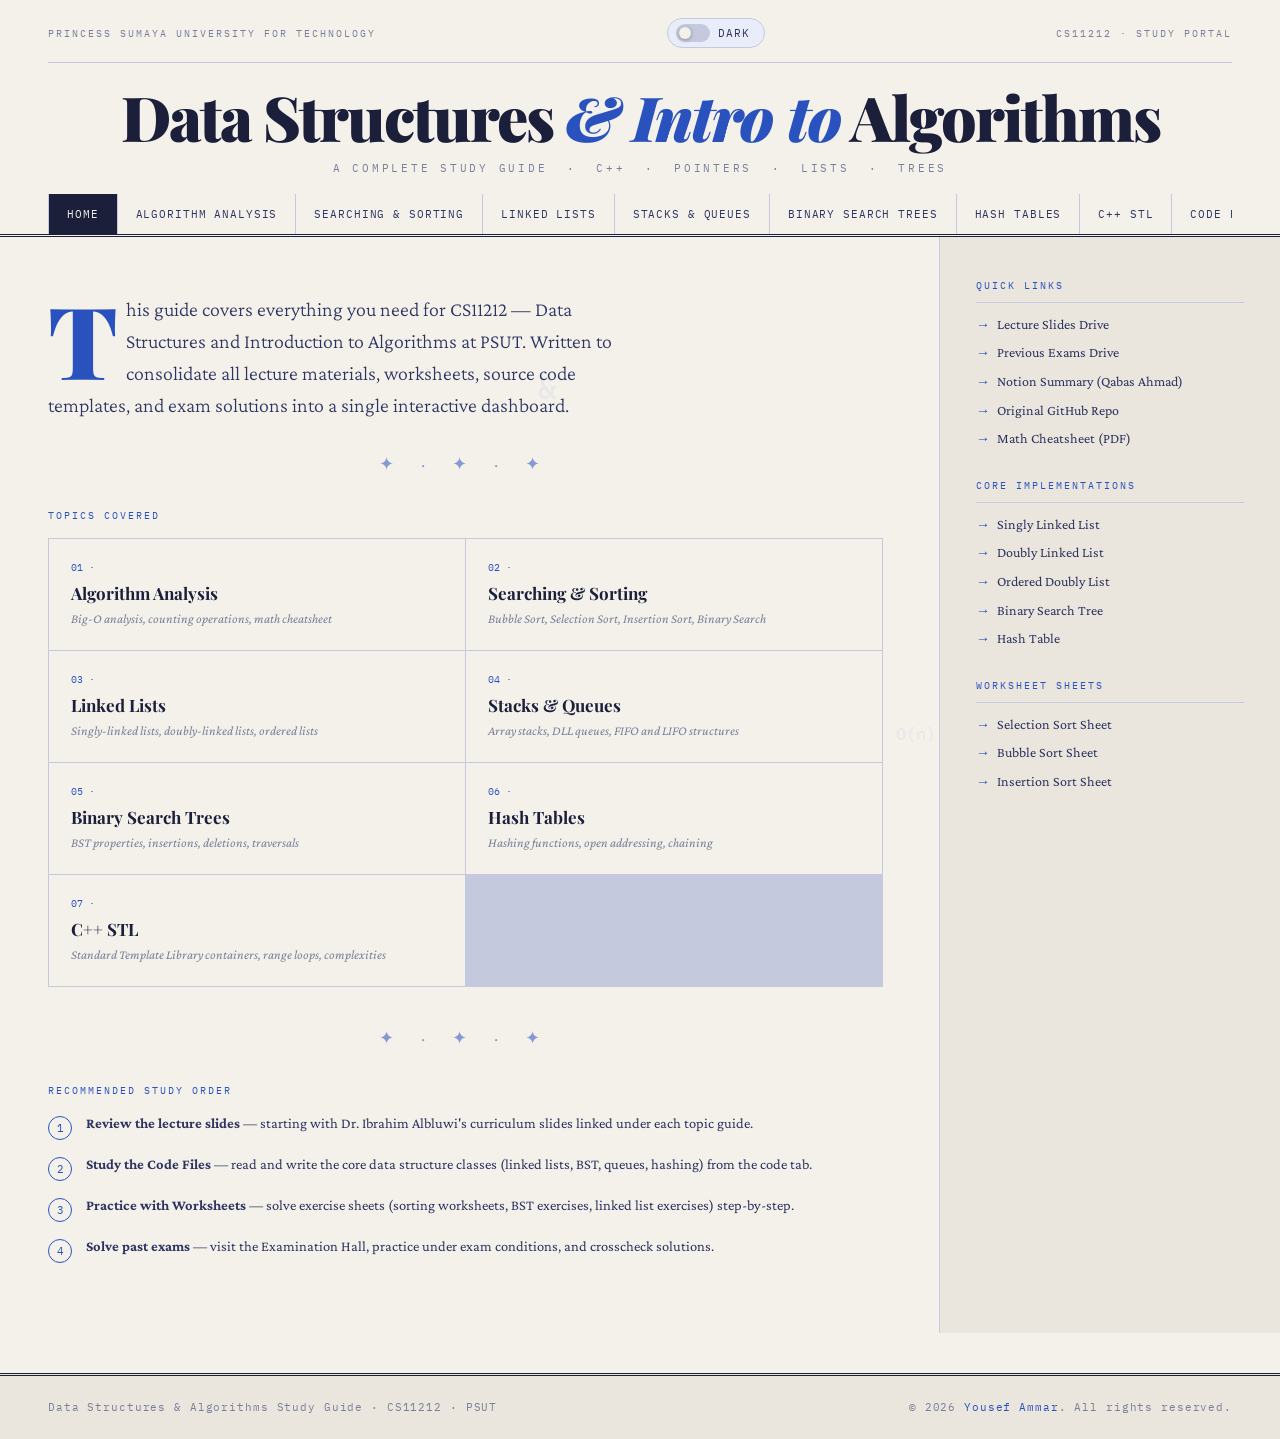
==== commit b82db62a: "Add copyright notice to Yousef Ammar and link portfolio" ====
--- a/index.html
+++ b/index.html
@@ -1938,7 +1938,7 @@
 
   <footer>
     <span>Data Structures &amp; Algorithms Study Guide · CS11212 · PSUT</span>
-    <span>A resource hub for students · Built in 2026</span>
+    <span>© 2026 <a href="https://yousefammmar.github.io/profile/" target="_blank">Yousef Ammar</a>. All rights reserved.</span>
   </footer>
 
   <script src="code_data.js"></script>
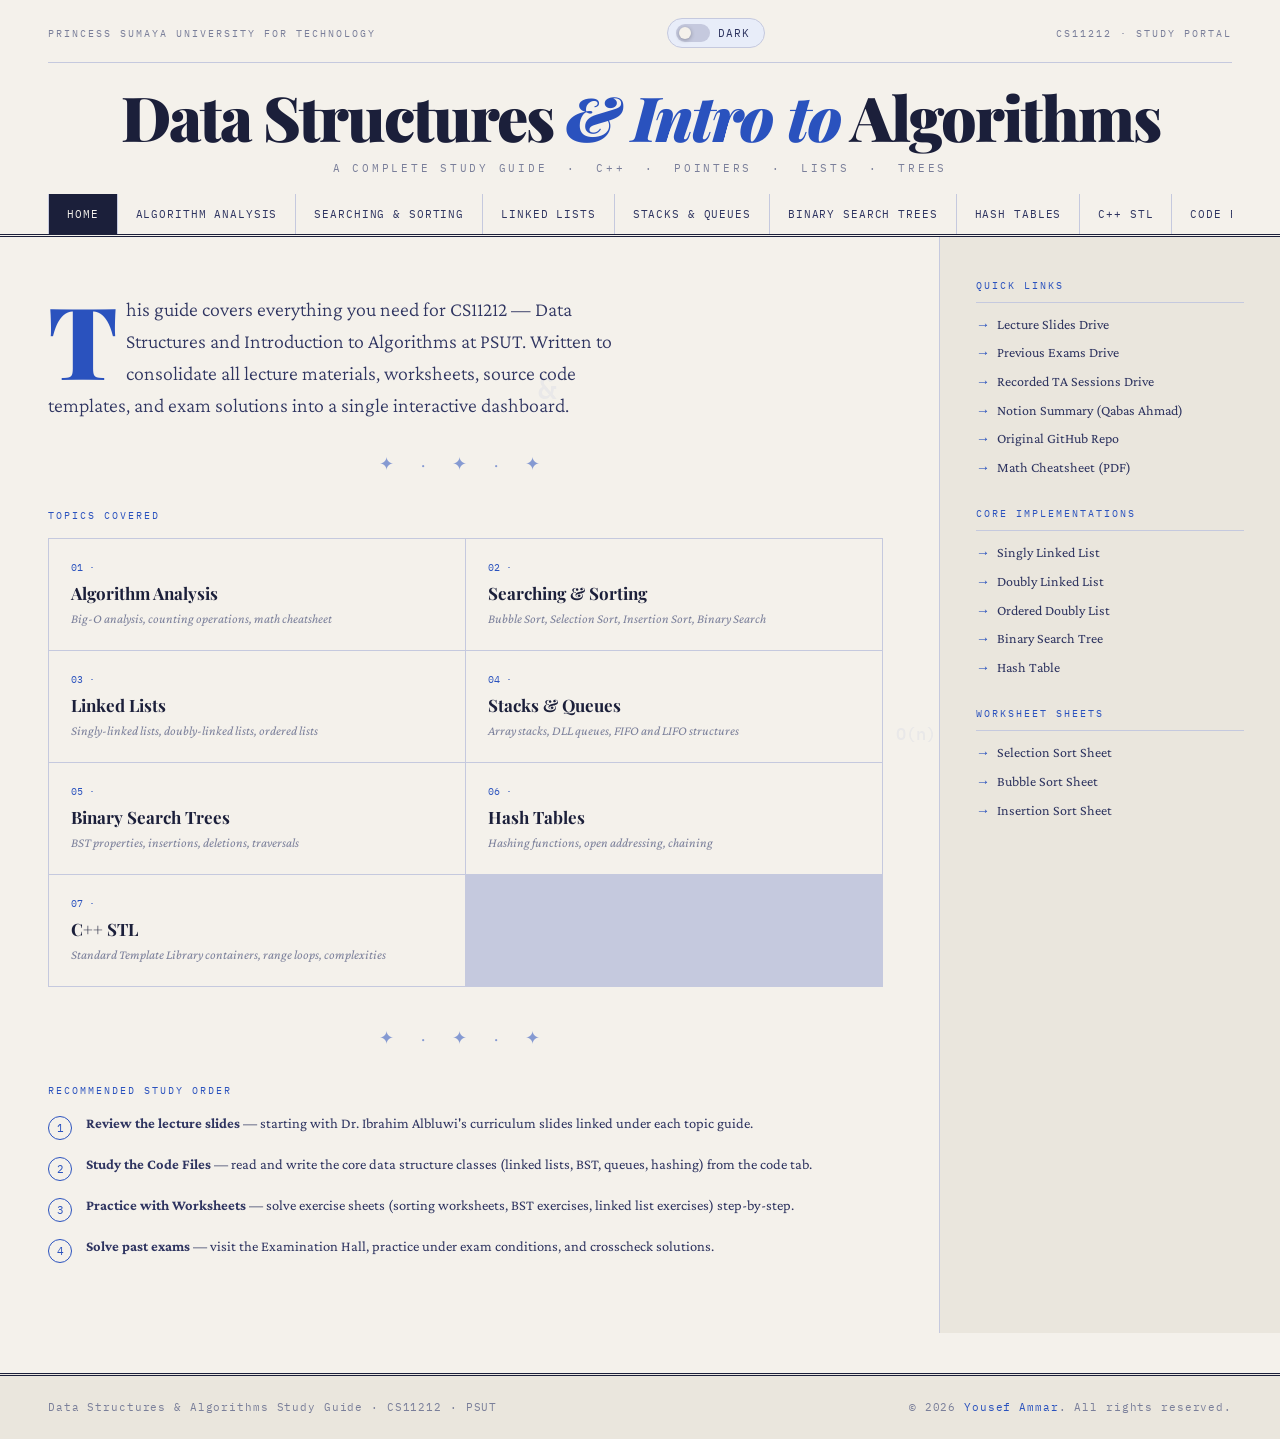
==== commit a44414d1: "Add Recorded TA Sessions Drive link to Quick Links and All Links page" ====
--- a/index.html
+++ b/index.html
@@ -1110,6 +1110,7 @@
           <ul class="s-links">
             <li><a href="https://drive.google.com/drive/folders/1pKm5KkEsBfC2UWBvvBaGgbt0QvtU3NaP" target="_blank">Lecture Slides Drive</a></li>
             <li><a href="https://drive.google.com/drive/folders/13e8MXoUnqkpg67tQXuThBoEF4IC6nV85" target="_blank">Previous Exams Drive</a></li>
+            <li><a href="https://drive.google.com/drive/folders/1np1N5L2xEPgiIsUwXjIkdowQfpIBap5K" target="_blank">Recorded TA Sessions Drive</a></li>
             <li><a href="https://tiny-papyrus-3bc.notion.site/11212-Data-Structures-and-Introduction-to-Algorithms-8429dc92832d460fa82fa21278baa911?pvs=4" target="_blank">Notion Summary (Qabas Ahmad)</a></li>
             <li><a href="https://github.com/ialbluwi/psut-data-structures" target="_blank">Original GitHub Repo</a></li>
             <li><a href="https://drive.google.com/file/d/197IIsUG1I_Ys1rFXhi1l6QRuLahQwDoh" target="_blank">Math Cheatsheet (PDF)</a></li>
@@ -1902,6 +1903,7 @@
           <ul>
             <li><a href="https://drive.google.com/drive/folders/1pKm5KkEsBfC2UWBvvBaGgbt0QvtU3NaP" target="_blank">Curriculum Slides Drive</a></li>
             <li><a href="https://drive.google.com/drive/folders/13e8MXoUnqkpg67tQXuThBoEF4IC6nV85" target="_blank">Previous Exams Drive</a></li>
+            <li><a href="https://drive.google.com/drive/folders/1np1N5L2xEPgiIsUwXjIkdowQfpIBap5K" target="_blank">Recorded TA Sessions Drive</a></li>
             <li><a href="https://github.com/ialbluwi/psut-data-structures" target="_blank">GitHub Source Repository</a></li>
           </ul>
         </div>
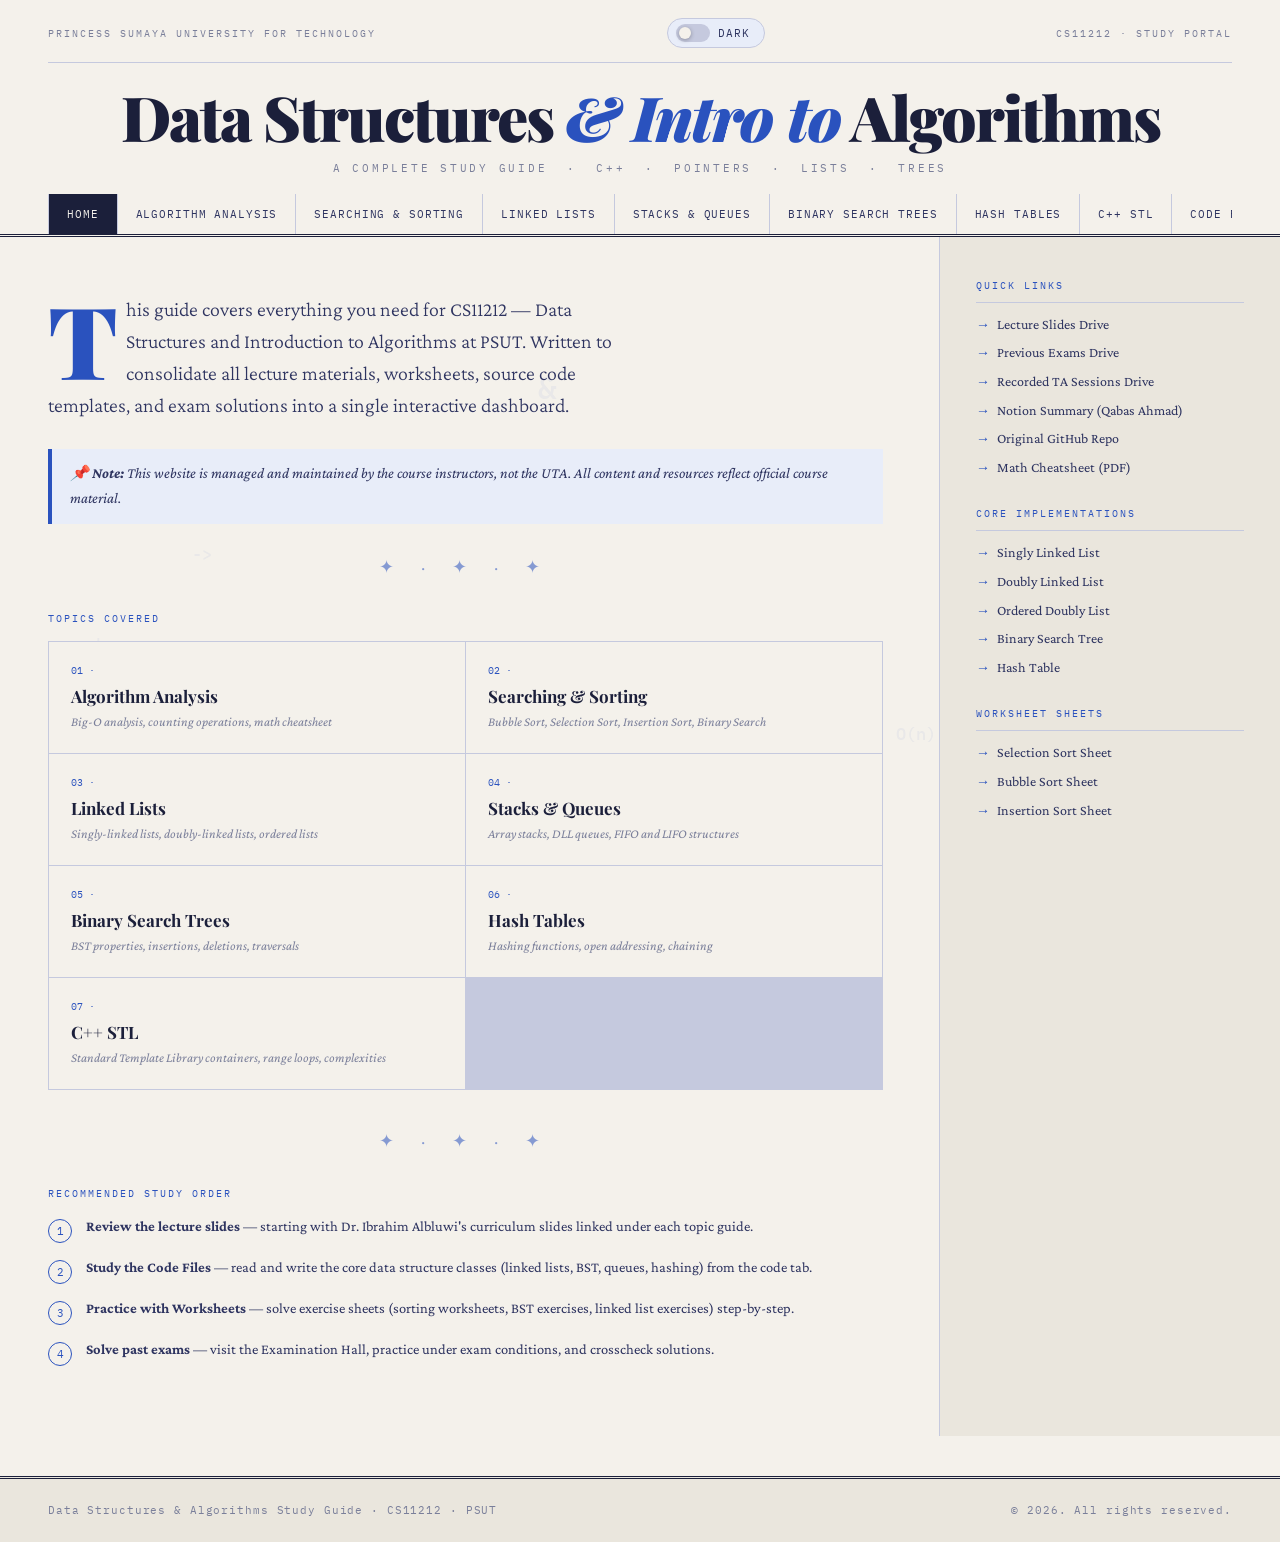
==== commit 359e79f3: "Update home page note and remove footer name/portfolio link" ====
--- a/index.html
+++ b/index.html
@@ -1046,6 +1046,7 @@
     <div class="home-grid">
       <div class="home-main">
         <p class="home-lede">This guide covers everything you need for CS11212 — Data Structures and Introduction to Algorithms at PSUT. Written to consolidate all lecture materials, worksheets, source code templates, and exam solutions into a single interactive dashboard.</p>
+        <div class="pull">📌 <strong>Note:</strong> This website is managed and maintained by the course instructors, not the UTA. All content and resources reflect official course material.</div>
         <div class="ornament">✦ · ✦ · ✦</div>
         <div class="section-tag">Topics Covered</div>
         <div class="topic-grid">
@@ -1940,7 +1941,7 @@
 
   <footer>
     <span>Data Structures &amp; Algorithms Study Guide · CS11212 · PSUT</span>
-    <span>© 2026 <a href="https://yousefammmar.github.io/profile/" target="_blank">Yousef Ammar</a>. All rights reserved.</span>
+    <span>© 2026. All rights reserved.</span>
   </footer>
 
   <script src="code_data.js"></script>
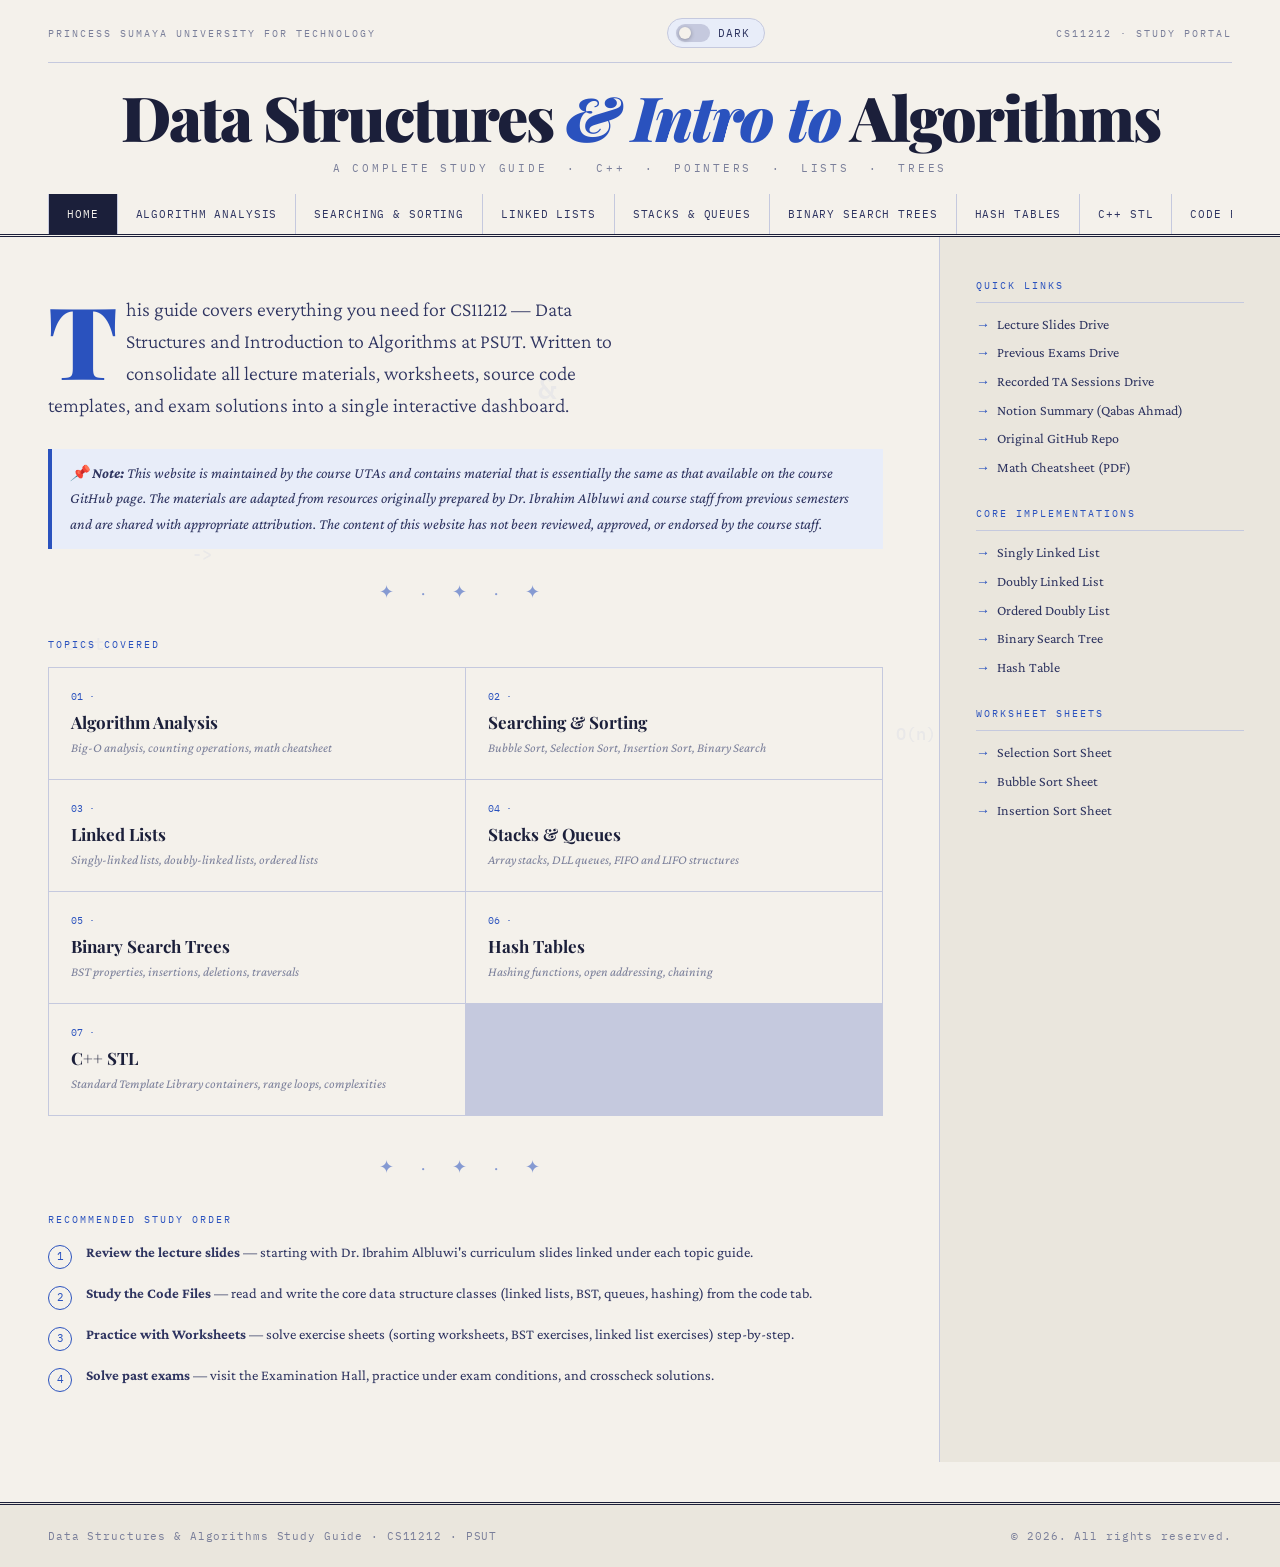
==== commit 000cb7eb: "Update disclaimer note on index page" ====
--- a/index.html
+++ b/index.html
@@ -1046,7 +1046,7 @@
     <div class="home-grid">
       <div class="home-main">
         <p class="home-lede">This guide covers everything you need for CS11212 — Data Structures and Introduction to Algorithms at PSUT. Written to consolidate all lecture materials, worksheets, source code templates, and exam solutions into a single interactive dashboard.</p>
-        <div class="pull">📌 <strong>Note:</strong> This website is managed and maintained by the course instructors, not the UTA. All content and resources reflect official course material.</div>
+        <div class="pull">📌 <strong>Note:</strong> This website is maintained by the course UTAs and contains material that is essentially the same as that available on the course GitHub page. The materials are adapted from resources originally prepared by Dr. Ibrahim Albluwi and course staff from previous semesters and are shared with appropriate attribution. The content of this website has not been reviewed, approved, or endorsed by the course staff.</div>
         <div class="ornament">✦ · ✦ · ✦</div>
         <div class="section-tag">Topics Covered</div>
         <div class="topic-grid">
